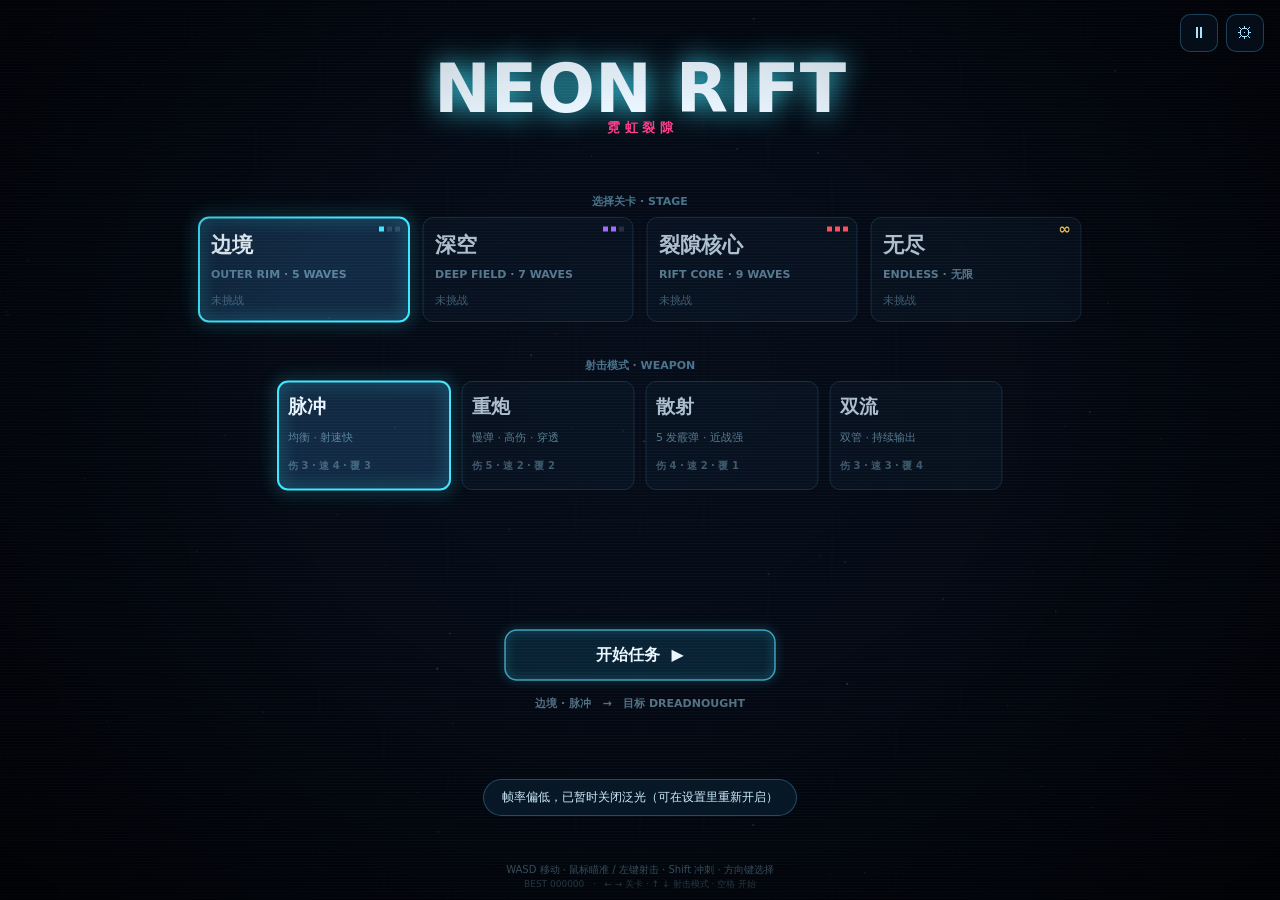
==== index.html @ 982893c2 "feat: 增加无尽模式（每 5 波 Boss）" ====
<!doctype html>
<html lang="zh-CN">
<head>
<meta charset="utf-8"/>
<meta name="viewport" content="width=device-width, initial-scale=1, maximum-scale=1, user-scalable=no, viewport-fit=cover"/>
<title>NEON RIFT · 霓虹裂隙</title>
<style>* { margin: 0; padding: 0; box-sizing: border-box; }
html, body { height: 100%; overflow: hidden; background: #03060d; }
body {
  font-family: "Bahnschrift", "Segoe UI", "Microsoft YaHei", system-ui, sans-serif;
  color: #eaf6ff;
  -webkit-user-select: none; user-select: none;
  -webkit-tap-highlight-color: transparent;
}
#game { display: block; position: fixed; inset: 0; cursor: crosshair; touch-action: none; }
#fx {
  position: fixed; inset: 0; pointer-events: none;
  background:
    radial-gradient(ellipse at 50% 45%, rgba(0,0,0,0) 42%, rgba(0,0,0,.62) 100%),
    repeating-linear-gradient(to bottom, rgba(255,255,255,.028) 0 1px, rgba(0,0,0,0) 1px 3px);
  opacity: .9;
}

#topbar {
  position: fixed; top: 14px; right: 16px; display: flex; gap: 8px; z-index: 20;
}
.iconbtn {
  width: 38px; height: 38px; border-radius: 10px; cursor: pointer;
  border: 1px solid rgba(90, 200, 255, .28);
  background: rgba(8, 22, 38, .55); color: #a9e4ff;
  font-size: 16px; line-height: 1; backdrop-filter: blur(6px);
  transition: border-color .15s, background .15s, color .15s, transform .1s;
}
.iconbtn:hover { border-color: rgba(90, 220, 255, .7); color: #eaf6ff; background: rgba(14, 40, 66, .75); }
.iconbtn:active { transform: scale(.94); }

#settings {
  position: fixed; inset: 0; z-index: 40;
  display: flex; align-items: center; justify-content: center;
  background: rgba(2, 5, 10, .66); backdrop-filter: blur(6px);
  padding: 20px;
}
#settings.hidden { display: none; }
.panel {
  width: min(560px, 100%); max-height: 84vh; overflow-y: auto;
  background: linear-gradient(160deg, rgba(10, 26, 44, .96), rgba(5, 12, 22, .97));
  border: 1px solid rgba(70, 190, 255, .25);
  border-radius: 16px; padding: 22px 24px 18px;
  box-shadow: 0 24px 80px rgba(0, 0, 0, .6), 0 0 40px rgba(40, 180, 255, .07);
}
.panel h2 {
  font-size: 20px; letter-spacing: .12em; margin-bottom: 16px;
  display: flex; align-items: baseline; gap: 10px;
}
.panel h2 span { font-size: 11px; letter-spacing: .3em; color: rgba(130, 200, 235, .5); font-weight: 500; }
.row {
  display: flex; align-items: center; justify-content: space-between; gap: 16px;
  padding: 11px 0; border-bottom: 1px solid rgba(80, 160, 210, .1);
}
.row:last-child { border-bottom: none; }
.row .label { font-size: 13px; color: rgba(205, 235, 250, .88); }
.row .label small { display: block; font-size: 11px; color: rgba(130, 190, 220, .5); margin-top: 2px; }
.row input[type=range] { width: 190px; accent-color: #3fe6ff; }
.switch {
  width: 44px; height: 24px; border-radius: 12px; border: 1px solid rgba(90, 190, 235, .3);
  background: rgba(255, 255, 255, .07); position: relative; cursor: pointer; flex: none;
  transition: background .18s, border-color .18s;
}
.switch::after {
  content: ""; position: absolute; top: 2px; left: 2px; width: 18px; height: 18px;
  border-radius: 50%; background: rgba(190, 225, 245, .7); transition: transform .18s, background .18s;
}
.switch.on { background: rgba(40, 190, 255, .28); border-color: rgba(90, 220, 255, .65); }
.switch.on::after { transform: translateX(20px); background: #7fe7ff; }
.bind {
  min-width: 84px; padding: 6px 12px; border-radius: 8px; cursor: pointer;
  border: 1px solid rgba(90, 190, 235, .3); background: rgba(255, 255, 255, .05);
  color: #cfeeff; font-family: inherit; font-size: 12px;
}
.bind:hover { border-color: rgba(90, 220, 255, .7); }
.bind.waiting { border-color: #ffd166; color: #ffd166; animation: blink 1s infinite; }
@keyframes blink { 50% { opacity: .45; } }
.panel-foot { display: flex; justify-content: space-between; gap: 12px; margin-top: 18px; }
.panel-foot button {
  padding: 9px 18px; border-radius: 9px; cursor: pointer; font-family: inherit;
  font-size: 13px; border: 1px solid rgba(90, 190, 235, .3);
  background: rgba(255, 255, 255, .05); color: #cfeeff;
}
.panel-foot button.primary { background: rgba(40, 190, 255, .2); border-color: rgba(90, 220, 255, .65); color: #eaf6ff; }
.panel-foot button:hover { border-color: rgba(90, 220, 255, .8); }
.section-title {
  font-size: 11px; letter-spacing: .24em; color: rgba(130, 200, 235, .45);
  margin: 18px 0 4px; text-transform: uppercase;
}

#rotate {
  position: fixed; inset: 0; z-index: 60; display: flex; flex-direction: column;
  align-items: center; justify-content: center; gap: 18px;
  background: rgba(2, 5, 10, .92); font-size: 15px; color: rgba(190, 230, 250, .8);
}
#rotate.hidden { display: none; }
#rotate div { font-size: 54px; color: #3fe6ff; animation: spin 2.4s ease-in-out infinite; }
@keyframes spin { 0%, 20% { transform: rotate(0deg); } 60%, 100% { transform: rotate(90deg); } }

#toast {
  position: fixed; left: 50%; bottom: 84px; transform: translateX(-50%);
  padding: 9px 18px; border-radius: 999px; z-index: 50;
  background: rgba(8, 26, 42, .9); border: 1px solid rgba(90, 200, 255, .3);
  font-size: 12px; color: #cfeeff; pointer-events: none;
  transition: opacity .3s;
}
#toast.hidden { opacity: 0; }
</style>
</head>
<body>
<canvas id="game"></canvas>
<div id="fx"></div>

<div id="topbar">
  <button id="btn-pause" class="iconbtn" title="暂停">⏸</button>
  <button id="btn-settings" class="iconbtn" title="设置">⚙</button>
</div>

<div id="settings" class="hidden">
  <div class="panel">
    <h2>设置 <span>SETTINGS</span></h2>
    <div id="settings-body"></div>
    <div class="panel-foot">
      <button id="btn-reset" class="ghost">恢复默认</button>
      <button id="btn-close" class="primary">关闭</button>
    </div>
  </div>
</div>

<div id="rotate" class="hidden">
  <div>↻</div>
  <p>横屏游玩体验更好</p>
</div>

<div id="toast" class="hidden"></div>

<script>(function () {
'use strict';
/* ---- 00-config.js ---- */
/* =========================================================
   NEON RIFT · 霓虹裂隙
   00 — config: constants, palettes, persistent settings
   ========================================================= */

var TAU = Math.PI * 2;
var SIM_HZ = 120;
var STEP = 1 / SIM_HZ;
var MAX_STEPS = 8;
var FONT = '"Bahnschrift","Segoe UI","Microsoft YaHei",system-ui,sans-serif';
var SAVE_BEST_KEY = 'neonrift.best.v2';
var SAVE_SET_KEY = 'neonrift.settings.v2';
var SAVE_LOADOUT_KEY = 'neonrift.loadout.v1';
var SAVE_STAGEBEST_KEY = 'neonrift.stagebest.v1';

/* 关卡：一波小怪 + 末位 Boss，难度逐关上升 */
var STAGES = [
  {
    name: '边境', en: 'OUTER RIM', waves: 4,
    hp: 1, speed: 1, dmg: 1, spawn: 1,
    bossHp: 1, bossVariant: 0, bossName: 'DREADNOUGHT',
    tint: '#3fe6ff',
    desc: '标准节奏 · 4 波 + 守卫'
  },
  {
    name: '深空', en: 'DEEP FIELD', waves: 6,
    hp: 1.35, speed: 1.1, dmg: 1.15, spawn: 1.2,
    bossHp: 1.35, bossVariant: 1, bossName: 'SENTINEL',
    tint: '#9d6bff',
    desc: '更硬更快 · 6 波 + 哨兵'
  },
  {
    name: '裂隙核心', en: 'RIFT CORE', waves: 8,
    hp: 1.8, speed: 1.2, dmg: 1.3, spawn: 1.4,
    bossHp: 1.6, bossVariant: 2, bossName: 'RIFT CORE',
    tint: '#ff4d5e',
    desc: '高压弹幕 · 8 波 + 核心'
  },
  {
    name: '无尽', en: 'ENDLESS', waves: 0, endless: true,
    hp: 1.4, speed: 1.12, dmg: 1.2, spawn: 1.3,
    bossHp: 1.7, bossVariant: 2, bossName: 'RIFT CORE',
    tint: '#ffd166',
    desc: '无限波次 · 每 5 波 Boss'
  }
];

/* 射击模式：单发 / 重炮 / 散射 / 双流 */
var WEAPONS = [
  {
    id: 'pulse', name: '脉冲', en: 'PULSE', desc: '均衡 · 射速快',
    interval: 0.1, dmg: 1, speed: 940, r: 3.4, life: 0.9,
    count: 1, spread: 0, pierce: 0, color: '#7fe7ff',
    stats: [3, 4, 3]
  },
  {
    id: 'cannon', name: '重炮', en: 'CANNON', desc: '慢弹 · 高伤 · 穿透',
    interval: 0.3, dmg: 3.5, speed: 640, r: 6.5, life: 1.2,
    count: 1, spread: 0, pierce: 2, color: '#ffd166',
    stats: [5, 2, 2]
  },
  {
    id: 'scatter', name: '散射', en: 'SCATTER', desc: '5 发霰弹 · 近战强',
    interval: 0.36, dmg: 0.85, speed: 790, r: 3, life: 0.55,
    count: 5, spread: 0.42, pierce: 0, color: '#c3b6ff',
    stats: [4, 2, 1]
  },
  {
    id: 'twin', name: '双流', en: 'TWIN', desc: '双管 · 持续输出',
    interval: 0.13, dmg: 0.7, speed: 980, r: 3, life: 0.85,
    count: 2, spread: 0.05, pierce: 0, color: '#3fe6ff',
    stats: [3, 3, 4]
  }
];

var PALETTES = {
  normal: {
    player: '#3fe6ff',
    drone: '#ff3d8b',
    weaver: '#ffd166',
    splitter: '#9d6bff',
    sniper: '#ff9f43',
    bomber: '#ff5d3d',
    boss: '#ff4d5e',
    heal: '#54ffa8',
    rapid: '#ffd166',
    triple: '#9d6bff',
    shield: '#7fe7ff',
    white: '#eaf6ff',
    cyan: '#3fe6ff',
    gold: '#ffd166',
    green: '#54ffa8',
    red: '#ff4d5e',
    violet: '#9d6bff',
    pink: '#ff3d8b',
    orange: '#ff9f43'
  },
  cb: {
    player: '#00e5ff',
    drone: '#ffb000',
    weaver: '#4d7cff',
    splitter: '#ffffff',
    sniper: '#ff44ff',
    bomber: '#ff3030',
    boss: '#ff3030',
    heal: '#54ffa8',
    rapid: '#ffb000',
    triple: '#4d7cff',
    shield: '#00e5ff',
    white: '#f2f7ff',
    cyan: '#00e5ff',
    gold: '#ffb000',
    green: '#54ffa8',
    red: '#ff3030',
    violet: '#4d7cff',
    pink: '#ffb000',
    orange: '#ff44ff'
  }
};

var BIND_ACTIONS = [
  { id: 'up', label: '上移', hint: '默认 W' },
  { id: 'down', label: '下移', hint: '默认 S' },
  { id: 'left', label: '左移', hint: '默认 A' },
  { id: 'right', label: '右移', hint: '默认 D' },
  { id: 'shoot', label: '射击', hint: '默认 空格 / 鼠标左键' },
  { id: 'dash', label: '冲刺', hint: '默认 Shift / 鼠标右键' },
  { id: 'pause', label: '暂停', hint: '默认 P / Esc' }
];

function defaultSettings() {
  return {
    volume: 0.8,
    shake: 1,
    flashes: true,
    colorblind: false,
    autoaim: false,
    bloom: true,
    sim120: true,
    showFps: false,
    bindings: {
      up: 'KeyW',
      down: 'KeyS',
      left: 'KeyA',
      right: 'KeyD',
      shoot: 'Space',
      dash: 'ShiftLeft',
      pause: 'KeyP'
    }
  };
}

function loadSettings() {
  var s = defaultSettings();
  try {
    var raw = localStorage.getItem(SAVE_SET_KEY);
    if (raw) {
      var o = JSON.parse(raw) || {};
      for (var k in s) {
        if (k === 'bindings') continue;
        if (k in o) s[k] = o[k];
      }
      if (o.bindings) {
        for (var b in s.bindings) {
          if (typeof o.bindings[b] === 'string' && o.bindings[b]) s.bindings[b] = o.bindings[b];
        }
      }
    }
  } catch (e) {}
  return s;
}

function saveSettings() {
  try { localStorage.setItem(SAVE_SET_KEY, JSON.stringify(settings)); } catch (e) {}
}

var settings = loadSettings();
var COL = settings.colorblind ? PALETTES.cb : PALETTES.normal;

function applyPalette() {
  COL = settings.colorblind ? PALETTES.cb : PALETTES.normal;
}

function applySimRate() {
  var fast = settings.sim120 !== false;
  SIM_HZ = fast ? 120 : 60;
  STEP = 1 / SIM_HZ;
  MAX_STEPS = fast ? 8 : 5;
}

applySimRate();

/* ---- 05-canvas.js ---- */
/* =========================================================
   05 — canvas handles & render surfaces
   ========================================================= */

var canvas = document.getElementById('game');
var ctx = canvas.getContext('2d');

var sceneCanvas = null;
var sceneCtx = null;
var bloomCanvas = null;
var bloomCtx = null;
var bgCanvas = null;
var bgCtx = null;
var stars = [];

var g = null; // current world render target

var VW = 1, VH = 1, DPR = 1;
var bloomEnabled = true;
var fpsSamples = [];
var lowFpsTime = 0;

/* ---- 10-util.js ---- */
/* =========================================================
   10 — util: math, drawing helpers, pools, key labels
   ========================================================= */

function rand(a, b) { return a + Math.random() * (b - a); }
function randi(a, b) { return Math.floor(rand(a, b + 1)); }
function clamp(v, a, b) { return v < a ? a : (v > b ? b : v); }
function lerp(a, b, t) { return a + (b - a) * t; }
function hlen(x, y) { return Math.hypot(x, y); }
function dist(ax, ay, bx, by) { return Math.hypot(ax - bx, ay - by); }
function pick(arr) { return arr[Math.floor(Math.random() * arr.length)]; }

function pad(n) { return String(Math.max(0, Math.floor(n))).padStart(6, '0'); }
function pad2(n) { return String(Math.max(0, Math.floor(n))).padStart(2, '0'); }

function poly(g, x, y, r, sides, rot) {
  g.beginPath();
  for (var i = 0; i < sides; i++) {
    var a = rot + (i / sides) * TAU;
    var px = x + Math.cos(a) * r;
    var py = y + Math.sin(a) * r;
    if (i === 0) g.moveTo(px, py); else g.lineTo(px, py);
  }
  g.closePath();
}

function glowOn(g, color, blur) { g.shadowColor = color; g.shadowBlur = blur; }
function glowOff(g) { g.shadowBlur = 0; }

var KEY_NAMES = {
  Space: '空格',
  ShiftLeft: '左 Shift',
  ShiftRight: '右 Shift',
  ControlLeft: '左 Ctrl',
  ControlRight: '右 Ctrl',
  AltLeft: '左 Alt',
  AltRight: '右 Alt',
  ArrowUp: '↑',
  ArrowDown: '↓',
  ArrowLeft: '←',
  ArrowRight: '→',
  Escape: 'Esc',
  Enter: 'Enter',
  Tab: 'Tab',
  Backspace: 'Backspace',
  CapsLock: 'CapsLock',
  Semicolon: ';',
  Quote: "'",
  Comma: ',',
  Period: '.',
  Slash: '/',
  Backslash: '\\',
  BracketLeft: '[',
  BracketRight: ']',
  Minus: '-',
  Equal: '=',
  Backquote: '`'
};

function keyLabel(code) {
  if (!code) return '—';
  if (KEY_NAMES[code]) return KEY_NAMES[code];
  if (code.indexOf('Key') === 0) return code.slice(3);
  if (code.indexOf('Digit') === 0) return code.slice(5);
  if (code.indexOf('Numpad') === 0) return 'Num ' + code.slice(6);
  return code;
}

/* simple object pool: take() returns a recycled object or a new one */
function Pool() { this.free = []; }
Pool.prototype.take = function () { return this.free.length ? this.free.pop() : {}; };
Pool.prototype.give = function (o) { if (this.free.length < 600) this.free.push(o); };

/* ---- 20-audio.js ---- */
/* =========================================================
   20 — audio: tiny WebAudio synth, no assets
   ========================================================= */

var AC = null;
var masterGain = null;
var noiseBuf = null;

function audio() {
  if (AC) {
    if (AC.state === 'suspended') { try { AC.resume(); } catch (e) {} }
    return AC;
  }
  var Ctor = window.AudioContext || window.webkitAudioContext;
  if (!Ctor) return null;
  try { AC = new Ctor(); } catch (e) { return null; }
  masterGain = AC.createGain();
  masterGain.gain.value = settings.volume;
  masterGain.connect(AC.destination);
  return AC;
}

function applyVolume() {
  if (masterGain) masterGain.gain.value = clamp(settings.volume, 0, 1);
}

function getNoise(a) {
  if (!noiseBuf) {
    noiseBuf = a.createBuffer(1, Math.floor(a.sampleRate * 0.5), a.sampleRate);
    var d = noiseBuf.getChannelData(0);
    for (var i = 0; i < d.length; i++) d[i] = Math.random() * 2 - 1;
  }
  return noiseBuf;
}

function tone(f1, f2, dur, type, vol, delay) {
  if (settings.volume <= 0.001) return;
  var a = audio(); if (!a) return;
  var t = a.currentTime + (delay || 0);
  var o = a.createOscillator();
  var gn = a.createGain();
  o.type = type || 'sine';
  o.frequency.setValueAtTime(Math.max(20, f1), t);
  o.frequency.exponentialRampToValueAtTime(Math.max(20, f2), t + dur);
  gn.gain.setValueAtTime(0.0001, t);
  gn.gain.exponentialRampToValueAtTime(Math.max(0.0002, vol), t + 0.008);
  gn.gain.exponentialRampToValueAtTime(0.0001, t + dur);
  o.connect(gn);
  gn.connect(masterGain);
  o.start(t);
  o.stop(t + dur + 0.03);
}

function noiseHit(dur, vol, freq, q, delay) {
  if (settings.volume <= 0.001) return;
  var a = audio(); if (!a) return;
  var t = a.currentTime + (delay || 0);
  var src = a.createBufferSource();
  src.buffer = getNoise(a);
  var flt = a.createBiquadFilter();
  flt.type = 'bandpass';
  flt.frequency.value = freq;
  flt.Q.value = q || 1;
  var gn = a.createGain();
  gn.gain.setValueAtTime(vol, t);
  gn.gain.exponentialRampToValueAtTime(0.0001, t + dur);
  src.connect(flt);
  flt.connect(gn);
  gn.connect(masterGain);
  src.start(t);
  src.stop(t + dur + 0.02);
}

function sfx(name, opts) {
  opts = opts || {};
  var p = opts.pitch || 1;
  switch (name) {
    case 'shoot':
      tone(880 * p, 260 * p, 0.055, 'square', 0.016);
      break;
    case 'hit':
      tone(340 * p, 190 * p, 0.045, 'triangle', 0.024);
      break;
    case 'kill':
      noiseHit(0.2, 0.06, 900 * p, 0.8);
      tone(220 * p, 80 * p, 0.16, 'triangle', 0.03);
      break;
    case 'bigkill':
      noiseHit(0.5, 0.1, 400, 0.6);
      tone(120, 40, 0.6, 'sawtooth', 0.06);
      break;
    case 'hurt':
      tone(180, 60, 0.28, 'sawtooth', 0.06);
      noiseHit(0.18, 0.05, 300, 0.7);
      break;
    case 'dash':
      noiseHit(0.16, 0.045, 1600, 1.4);
      break;
    case 'pickup':
      tone(660, 660, 0.08, 'sine', 0.045);
      tone(990, 990, 0.12, 'sine', 0.045, 0.08);
      break;
    case 'wave':
      tone(220, 220, 0.16, 'triangle', 0.045);
      tone(330, 330, 0.22, 'triangle', 0.045, 0.12);
      break;
    case 'death':
      noiseHit(0.9, 0.1, 500, 0.6);
      tone(140, 40, 0.9, 'sawtooth', 0.08);
      break;
    case 'bossSpawn':
      tone(70, 45, 1.0, 'sawtooth', 0.085);
      noiseHit(0.8, 0.07, 220, 0.6);
      break;
    case 'bossShot':
      tone(130, 80, 0.25, 'square', 0.026);
      break;
    case 'enrage':
      tone(90, 200, 0.5, 'sawtooth', 0.08);
      noiseHit(0.6, 0.08, 260, 0.7);
      break;
    case 'shield':
      tone(520, 780, 0.14, 'sine', 0.05);
      break;
    case 'shieldBreak':
      tone(700, 200, 0.3, 'square', 0.05);
      noiseHit(0.2, 0.05, 1200, 1.2);
      break;
    case 'snipe':
      tone(1400, 300, 0.12, 'sawtooth', 0.035);
      break;
    case 'charge':
      tone(300, 900, 0.5, 'sine', 0.025);
      break;
    case 'fuse':
      tone(900, 900, 0.06, 'square', 0.03);
      break;
    case 'boom':
      noiseHit(0.45, 0.11, 300, 0.7);
      tone(90, 40, 0.45, 'sawtooth', 0.07);
      break;
    default:
      break;
  }
}

/* ---- 30-input.js ---- */
﻿/* =========================================================
   30 — input: keyboard, mouse, touch joystick, rebinding
   ========================================================= */

var keys = new Set();
var pressed = new Set();
var pointer = { x: 0, y: 0, down: false, active: false, type: 'mouse' };
var stick = { active: false, id: null, ox: 0, oy: 0, x: 0, y: 0, dx: 0, dy: 0, mag: 0 };
var wasTouch = false;
var dashQueued = false;
var rebindAction = null;

var IS_TOUCH = (typeof navigator !== 'undefined' && navigator.maxTouchPoints > 0) ||
  (typeof window !== 'undefined' && 'ontouchstart' in window);

function act(name) {
  var c = settings.bindings[name];
  if (name === 'up') return keys.has(c) || keys.has('ArrowUp');
  if (name === 'down') return keys.has(c) || keys.has('ArrowDown');
  if (name === 'left') return keys.has(c) || keys.has('ArrowLeft');
  if (name === 'right') return keys.has(c) || keys.has('ArrowRight');
  if (name === 'shoot') return keys.has(c);
  if (name === 'dash') return keys.has(c) || keys.has('ShiftRight');
  if (name === 'pause') return keys.has(c) || keys.has('Escape');
  return keys.has(c);
}

function actPressed(name) {
  var c = settings.bindings[name];
  if (name === 'up') return pressed.has(c) || pressed.has('ArrowUp');
  if (name === 'down') return pressed.has(c) || pressed.has('ArrowDown');
  if (name === 'left') return pressed.has(c) || pressed.has('ArrowLeft');
  if (name === 'right') return pressed.has(c) || pressed.has('ArrowRight');
  if (name === 'shoot') return pressed.has(c);
  if (name === 'dash') return pressed.has(c) || pressed.has('ShiftRight');
  if (name === 'pause') return pressed.has(c) || pressed.has('Escape');
  return pressed.has(c);
}

function isTypingTarget(el) {
  if (!el) return false;
  var tag = (el.tagName || '').toLowerCase();
  return tag === 'input' || tag === 'textarea' || tag === 'select';
}

function clearInput() {
  keys.clear();
  pressed.clear();
  pointer.down = false;
  stick.active = false;
  stick.mag = 0;
  stick.dx = stick.dy = 0;
}

window.addEventListener('keydown', function (e) {
  if (rebindAction) {
    e.preventDefault();
    if (e.code === 'Escape') {
      rebindAction = null;
      refreshSettings();
      return;
    }
    settings.bindings[rebindAction] = e.code;
    rebindAction = null;
    saveSettings();
    refreshSettings();
    return;
  }
  if (isTypingTarget(e.target)) return;

  var gameKey = ['Space', 'ArrowUp', 'ArrowDown', 'ArrowLeft', 'ArrowRight', 'Tab', 'ShiftLeft', 'ShiftRight'].indexOf(e.code) >= 0;
  if (gameKey && e.preventDefault) e.preventDefault();

  if (!keys.has(e.code)) pressed.add(e.code);
  keys.add(e.code);
}, { passive: false });

window.addEventListener('keyup', function (e) {
  keys.delete(e.code);
});

window.addEventListener('blur', function () {
  clearInput();
});

function updatePointerFromEvent(e) {
  var r = canvas.getBoundingClientRect();
  pointer.x = e.clientX - r.left;
  pointer.y = e.clientY - r.top;
  pointer.active = true;
}

function stickFromEvent(e) {
  var r = canvas.getBoundingClientRect();
  var x = e.clientX - r.left;
  var y = e.clientY - r.top;
  var dx = x - stick.ox;
  var dy = y - stick.oy;
  var m = hlen(dx, dy);
  var max = 62;
  if (m > max) { dx = dx / m * max; dy = dy / m * max; m = max; }
  stick.x = x;
  stick.y = y;
  stick.dx = dx / max;
  stick.dy = dy / max;
  stick.mag = clamp(m / max, 0, 1);
}

canvas.addEventListener('pointerdown', function (e) {
  if (uiModal) return;
  updatePointerFromEvent(e);
  if (e.pointerType === 'touch') {
    wasTouch = true;
    if (state === 'play') {
      if (!stick.active) {
        stick.active = true;
        stick.id = e.pointerId;
        stick.ox = pointer.x;
        stick.oy = pointer.y;
        stick.x = pointer.x;
        stick.y = pointer.y;
        stick.dx = 0; stick.dy = 0; stick.mag = 0;
      } else {
        dashQueued = true;
      }
    }
  } else {
    pointer.type = 'mouse';
    pointer.down = true;
    if (e.button === 2) dashQueued = true;
  }

  if (state === 'title') {
    menuPointer(pointer.x, pointer.y);
  } else if (state === 'clear') {
    if (clearTimer > 0.8) goMenu();
  } else if (state === 'dead') {
    if (deadTimer > 0.6) goMenu();
  } else if (state === 'pause' && !uiModal) {
    state = 'play';
  }
  try { canvas.setPointerCapture(e.pointerId); } catch (err) {}
});

canvas.addEventListener('pointermove', function (e) {
  updatePointerFromEvent(e);
  if (e.pointerType !== 'touch') pointer.aimLock = false;
  if (e.pointerType === 'touch') {
    wasTouch = true;
    if (stick.active && e.pointerId === stick.id) stickFromEvent(e);
  } else {
    pointer.type = 'mouse';
  }
});

window.addEventListener('pointerup', function (e) {
  if (e.pointerType === 'touch') {
    if (stick.active && e.pointerId === stick.id) {
      stick.active = false;
      stick.id = null;
      stick.mag = 0;
      stick.dx = stick.dy = 0;
    }
  } else {
    pointer.down = false;
  }
});

window.addEventListener('pointercancel', function () {
  pointer.down = false;
  stick.active = false;
  stick.id = null;
  stick.mag = 0;
  stick.dx = stick.dy = 0;
});

canvas.addEventListener('contextmenu', function (e) {
  if (e.preventDefault) e.preventDefault();
});


/* ---- 40-state.js ---- */
/* =========================================================
   40 — state: score, player, wave director, entity factories
   ========================================================= */

var state = 'title';
var time = 0;
var score = 0;
var best = loadBest();
var bestByStage = loadStageBest();
var menuStage = 0;
var menuWeapon = 0;
var stageIndex = 0;
var stageCfg = STAGES[0];
var weaponCfg = WEAPONS[0];
var menuRects = [];
var clearTimer = 0;
var clearNewBest = false;
var wave = 0;
var combo = 0;
var comboTimer = 0;
var shakeMag = 0;
var shakeX = 0;
var shakeY = 0;
var hitstop = 0;
var hitFlash = 0;
var banner = 0;
var bannerText = '';
var deadTimer = 0;
var waveActive = false;
var waveGap = 0;
var waveStartTime = 0;
var waveSpawn = { left: 0, timer: 0, interval: 0.9, boss: false };
var boss = null;
var muted = false;

var player = {
  x: 0, y: 0, vx: 0, vy: 0, r: 14,
  hp: 100, maxHp: 100,
  aim: -Math.PI / 2,
  fireCd: 0, dashCd: 0, dashT: 0, ddx: 0, ddy: 0,
  invuln: 0, rapid: 0, triple: 0, thrust: 0,
  shield: 0, shots: 0, hitDirs: []
};

var bullets = [];
var ebullets = [];
var enemies = [];
var particles = [];
var pickups = [];
var rings = [];
var floats = [];
var spawns = [];

var bulletPool = new Pool();
var ebPool = new Pool();
var partPool = new Pool();
var floatPool = new Pool();
var ringPool = new Pool();

function loadBest() {
  try { return parseInt(localStorage.getItem(SAVE_BEST_KEY) || '0', 10) || 0; } catch (e) { return 0; }
}

function saveBest(v) {
  try { localStorage.setItem(SAVE_BEST_KEY, String(v)); } catch (e) {}
}

function loadStageBest() {
  var zeros = STAGES.map(function () { return 0; });
  try {
    var raw = localStorage.getItem(SAVE_STAGEBEST_KEY);
    if (!raw) return zeros;
    var arr = JSON.parse(raw);
    if (!arr || !arr.length) return zeros;
    return STAGES.map(function (_, i) { return Math.max(0, (arr[i] | 0)); });
  } catch (e) { return zeros; }
}

function saveStageBest() {
  try { localStorage.setItem(SAVE_STAGEBEST_KEY, JSON.stringify(bestByStage)); } catch (e) {}
}

function loadLoadout() {
  try {
    var o = JSON.parse(localStorage.getItem(SAVE_LOADOUT_KEY) || '{}');
    if (o && typeof o.stage === 'number') menuStage = clamp(o.stage | 0, 0, STAGES.length - 1);
    if (o && typeof o.weapon === 'number') menuWeapon = clamp(o.weapon | 0, 0, WEAPONS.length - 1);
  } catch (e) {}
}

function saveLoadout() {
  try { localStorage.setItem(SAVE_LOADOUT_KEY, JSON.stringify({ stage: menuStage, weapon: menuWeapon })); } catch (e) {}
}

loadLoadout();
stageCfg = STAGES[menuStage];
weaponCfg = WEAPONS[menuWeapon];

/* ---------------- effects ---------------- */

function addParticles(x, y, n, color, speed, size, life) {
  for (var i = 0; i < n; i++) {
    var a = rand(0, TAU);
    var s = rand(speed * 0.2, speed);
    var l = rand(life * 0.45, life);
    var p = partPool.take();
    p.x = x; p.y = y;
    p.vx = Math.cos(a) * s;
    p.vy = Math.sin(a) * s;
    p.r = rand(size * 0.45, size);
    p.life = l; p.max = l;
    p.color = color;
    particles.push(p);
  }
  if (particles.length > 1000) {
    for (var k = 0; k < 60; k++) partPool.give(particles.shift());
  }
}

function addRing(x, y, color, r, life, w) {
  var o = ringPool.take();
  o.x = x; o.y = y; o.color = color;
  o.r0 = r * 0.35; o.r1 = r * 1.8;
  o.t = 0; o.max = life; o.w = w || 2;
  rings.push(o);
}

function addFloat(x, y, text, color, size) {
  var f = floatPool.take();
  f.x = x; f.y = y; f.text = text; f.color = color; f.size = size;
  f.t = 0; f.max = 0.95;
  floats.push(f);
}

function addShake(amount, angle) {
  shakeMag = Math.min(34, shakeMag + amount * settings.shake);
  if (angle != null) {
    shakeX += Math.cos(angle) * amount * 0.55 * settings.shake;
    shakeY += Math.sin(angle) * amount * 0.55 * settings.shake;
  }
}

/* ---------------- flow ---------------- */

function recycleAll() {
  var i;
  for (i = 0; i < bullets.length; i++) bulletPool.give(bullets[i]);
  bullets.length = 0;
  for (i = 0; i < ebullets.length; i++) ebPool.give(ebullets[i]);
  ebullets.length = 0;
  for (i = 0; i < particles.length; i++) partPool.give(particles[i]);
  particles.length = 0;
  for (i = 0; i < floats.length; i++) floatPool.give(floats[i]);
  floats.length = 0;
  for (i = 0; i < rings.length; i++) ringPool.give(rings[i]);
  rings.length = 0;
  enemies.length = 0;
  pickups.length = 0;
  spawns.length = 0;
}

function startGame(si, wi) {
  if (typeof si === 'number') menuStage = clamp(si | 0, 0, STAGES.length - 1);
  if (typeof wi === 'number') menuWeapon = clamp(wi | 0, 0, WEAPONS.length - 1);
  stageIndex = menuStage;
  stageCfg = STAGES[stageIndex];
  weaponCfg = WEAPONS[menuWeapon];
  saveLoadout();

  recycleAll();
  score = 0; combo = 0; comboTimer = 0;
  boss = null;
  shakeMag = 0; shakeX = 0; shakeY = 0;
  hitstop = 0; hitFlash = 0;
  deadTimer = 0;
  clearTimer = 0;
  clearNewBest = false;
  banner = 0; bannerText = '';
  player.x = VW / 2;
  player.y = VH * 0.72;
  player.vx = 0; player.vy = 0;
  player.hp = player.maxHp = 100;
  player.aim = -Math.PI / 2;
  player.fireCd = 0.35;
  player.dashCd = 0; player.dashT = 0;
  player.invuln = 1.4;
  player.rapid = 0; player.triple = 0;
  player.shield = 0;
  player.shots = 0;
  player.hitDirs.length = 0;
  pointer.aimLock = true;
  state = 'play';
  waveActive = false;
  waveGap = 0;
  startWave(1);
  sfx('wave');
}

function goMenu() {
  state = 'title';
  recycleAll();
  boss = null;
  banner = 0;
  clearTimer = 0;
  deadTimer = 0;
  player.x = VW / 2;
  player.y = VH * 0.72;
  player.hp = player.maxHp;
  player.shield = 0;
  player.hitDirs.length = 0;
  clearInput();
}

function stageClear() {
  state = 'clear';
  clearTimer = 0;
  clearNewBest = score > (bestByStage[stageIndex] || 0);
  if (score > bestByStage[stageIndex]) bestByStage[stageIndex] = score;
  if (score > best) { best = score; saveBest(best); }
  saveStageBest();

  for (var i = 0; i < enemies.length; i++) {
    var e = enemies[i];
    addParticles(e.x, e.y, 10, ecolOf(e), 180, 3, 0.6);
  }
  enemies.length = 0;
  ebullets.length = 0;
  pickups.length = 0;
  addRing(player.x, player.y, COL.gold, 90, 1.1, 5);
  sfx('bigkill');
}

function startWave(n) {
  wave = n;
  waveActive = true;
  waveStartTime = time;
  var isBoss = stageCfg.endless ? (n % 5 === 0) : (n > stageCfg.waves);
  bannerText = isBoss
    ? ('BOSS · ' + stageCfg.bossName)
    : (stageCfg.endless ? ('WAVE ' + n) : ('WAVE ' + n + ' / ' + (stageCfg.waves + 1)));
  banner = 2.4;
  var count;
  if (n === 1) count = 2;
  else if (isBoss) count = 1;
  else count = Math.min(30, Math.round(Math.min(26, 2 + Math.floor(n * 1.5)) * stageCfg.spawn));
  waveSpawn.left = count;
  waveSpawn.timer = isBoss ? 1.8 : 0.9;
  waveSpawn.interval = Math.max(0.26, (0.95 - n * 0.04) / (1 + stageIndex * 0.08));
  waveSpawn.boss = isBoss;
  if (isBoss) addShake(5);
}

function die() {
  state = 'dead';
  deadTimer = 0;
  addShake(30);
  addRing(player.x, player.y, COL.cyan, 76, 0.9, 4);
  addParticles(player.x, player.y, 50, COL.cyan, 340, 4, 1.2);
  addParticles(player.x, player.y, 26, COL.white, 240, 3, 1);
  if (score > best) { best = score; saveBest(best); }
  if (score > (bestByStage[stageIndex] || 0)) {
    bestByStage[stageIndex] = score;
    saveStageBest();
  }
  sfx('death');
}

function damagePlayer(amount, sx, sy) {
  if (player.invuln > 0 || state !== 'play') return;
  if (player.shield > 0) {
    player.shield--;
    player.invuln = 0.85;
    addRing(player.x, player.y, COL.shield, 40, 0.5, 3);
    sfx('shieldBreak');
    addShake(6);
    return;
  }
  player.hp -= amount * stageCfg.dmg;
  player.invuln = 1.05;
  hitFlash = 1;
  var ang = (sx == null) ? rand(0, TAU) : Math.atan2(player.y - sy, player.x - sx);
  player.hitDirs.push({ a: ang, t: 0 });
  if (player.hitDirs.length > 6) player.hitDirs.shift();
  addShake(9, ang);
  sfx('hurt');
  addParticles(player.x, player.y, 16, COL.red, 190, 3, 0.5);
  if (player.hp <= 0) { player.hp = 0; die(); }
}

/* ---------------- spawning ---------------- */

function chooseType() {
  var r = Math.random();
  if (wave >= 4 && r < 0.10) return 'bomber';
  if (wave >= 3 && r < 0.24) return 'sniper';
  if (wave >= 4 && r < 0.36) return 'splitter';
  if (wave >= 2 && r < 0.62) return 'weaver';
  return 'drone';
}

function spawnEnemy(type) {
  var x = 0, y = 0, m = 70;
  for (var i = 0; i < 24; i++) {
    var side = randi(0, 3);
    if (side === 0) { x = rand(m, VW - m); y = -40; }
    else if (side === 1) { x = VW + 40; y = rand(m, VH - m); }
    else if (side === 2) { x = rand(m, VW - m); y = VH + 40; }
    else { x = -40; y = rand(m, VH - m); }
    if (dist(x, y, player.x, player.y) > 210) break;
  }
  if (type === 'warden') { x = VW / 2; y = -70; }
  var t = type === 'warden' ? 1.5 : 0.65;
  spawns.push({ x: x, y: y, t: t, max: t, type: type });
}

function makeEnemy(type, x, y) {
  var k = (1 + Math.max(0, wave - 1) * 0.05) * stageCfg.hp;
  var spd = stageCfg.speed;
  var e;

  if (type === 'drone') {
    e = {
      type: type, x: x, y: y, vx: 0, vy: 0, r: 13,
      hp: 2.2 * k, speed: (wave === 1 ? 58 : Math.min(200, 70 + wave * 4.5)) * spd,
      score: 10, ang: 0, fire: 0, hit: 0, phase: rand(0, TAU)
    };
  } else if (type === 'weaver') {
    e = {
      type: type, x: x, y: y, vx: 0, vy: 0, r: 15,
      hp: 3.2 * k, speed: Math.min(150, 52 + wave * 3) * spd,
      score: 16, ang: 0, fire: rand(0.8, 1.6), hit: 0, phase: rand(0, TAU)
    };
  } else if (type === 'splitter') {
    e = {
      type: type, x: x, y: y, vx: 0, vy: 0, r: 24,
      hp: 7 * k, speed: Math.min(120, 38 + wave * 2) * spd,
      score: 26, ang: 0, fire: 0, hit: 0, phase: rand(0, TAU)
    };
  } else if (type === 'sniper') {
    e = {
      type: type, x: x, y: y, vx: 0, vy: 0, r: 14,
      hp: 4 * k, speed: 62 * spd, score: 24,
      ang: 0, fire: rand(1.4, 2.4), charge: 0, aimAngle: 0, hit: 0, phase: rand(0, TAU)
    };
  } else if (type === 'bomber') {
    e = {
      type: type, x: x, y: y, vx: 0, vy: 0, r: 16,
      hp: 5.5 * k, speed: 150 * spd, score: 22,
      ang: 0, fire: 0, fuse: -1, hit: 0, phase: rand(0, TAU)
    };
  } else if (type === 'mini') {
    e = {
      type: type, x: x, y: y, vx: rand(-90, 90), vy: rand(-90, 90), r: 9,
      hp: 1.2 * stageCfg.hp, speed: 195 * Math.min(1.15, spd), score: 6,
      ang: 0, fire: 0, hit: 0, phase: 0
    };
  } else {
    var variant = stageCfg.bossVariant;
    var hp = (55 + wave * 5) * stageCfg.bossHp;
    e = {
      type: 'warden', x: x, y: y, vx: 0, vy: 0, r: 46,
      hp: hp, speed: variant === 1 ? 58 : (variant === 2 ? 50 : 46),
      score: 220 + stageIndex * 180, ang: 0,
      fire: 1.8, fire2: 2.4, spawnT: 5,
      spiralT: 0.8, spiralAngle: 0,
      variant: variant,
      hit: 0, phase: 0, enraged: false
    };
  }

  e.maxHp = e.hp;
  e.vx = e.vx || 0;
  e.vy = e.vy || 0;
  if (wave >= 3 && type !== 'mini' && type !== 'warden' && Math.random() < 0.12) applyElite(e);
  return e;
}

function applyElite(e) {
  var affix = pick(['shield', 'swift', 'split', 'volatile']);
  e.affix = affix;
  e.elite = true;
  e.hp *= 1.7;
  e.maxHp = e.hp;
  e.r *= 1.1;
  e.score = Math.round(e.score * 3);
  if (affix === 'shield') e.shield = 3;
  if (affix === 'swift') e.speed *= 1.5;
}

function enemyShoot(x, y, a, speed, r) {
  var b = ebPool.take();
  b.x = x; b.y = y;
  b.px = x; b.py = y;
  b.vx = Math.cos(a) * speed;
  b.vy = Math.sin(a) * speed;
  b.r = r || 5;
  b.life = 7;
  ebullets.push(b);
}

function dropPickup(x, y, type) {
  if (!type) {
    var r = Math.random();
    type = r < 0.44 ? 'heal' : (r < 0.7 ? 'rapid' : (r < 0.9 ? 'triple' : 'shield'));
  }
  pickups.push({
    x: x, y: y, vx: rand(-30, 30), vy: rand(-30, 30),
    r: 13, type: type, life: 17, t: rand(0, TAU)
  });
}

/* ---- 50-update.js ---- */
/* =========================================================
   50 — update: simulation
   ========================================================= */

var lastVolume = 0.8;

function toggleMute() {
  if (settings.volume > 0.001) {
    lastVolume = settings.volume;
    settings.volume = 0;
  } else {
    settings.volume = lastVolume || 0.8;
  }
  applyVolume();
  saveSettings();
  if (typeof syncSettingsUI === 'function') syncSettingsUI();
}

function update(dt) {
  time += dt;

  for (var i = 0; i < stars.length; i++) {
    var s = stars[i];
    s.y += s.z * 16 * dt;
    s.tw += dt * (0.6 + s.z);
    if (s.y > VH + 4) { s.y = -4; s.x = Math.random() * VW; }
  }

  shakeMag *= Math.exp(-7 * dt);
  shakeX *= Math.exp(-9 * dt);
  shakeY *= Math.exp(-9 * dt);
  if (shakeMag < 0.05) shakeMag = 0;
  hitFlash = Math.max(0, hitFlash - dt * 2.4);
  banner = Math.max(0, banner - dt);

  if (pressed.has('KeyM')) toggleMute();

  if (hitstop > 0) {
    hitstop -= dt;
    pressed.clear();
    return;
  }

  if (state === 'title') {
    if (actPressed('left')) menuStage = (menuStage + STAGES.length - 1) % STAGES.length;
    if (actPressed('right')) menuStage = (menuStage + 1) % STAGES.length;
    if (actPressed('up')) menuWeapon = (menuWeapon + WEAPONS.length - 1) % WEAPONS.length;
    if (actPressed('down')) menuWeapon = (menuWeapon + 1) % WEAPONS.length;
    if (actPressed('shoot') || pressed.has('Enter')) startGame(menuStage, menuWeapon);
    pressed.clear();
    return;
  }

  if (state === 'pause') {
    if (uiModal) {
      if (pressed.has('Escape')) closeSettings();
      pressed.clear();
      return;
    }
    if (actPressed('pause')) state = 'play';
    pressed.clear();
    return;
  }

  if (state === 'dead') {
    deadTimer += dt;
    updateParticles(dt);
    updateRings(dt);
    updateFloats(dt);
    updateBullets(dt);
    updateEnemyBullets(dt);
    if (deadTimer > 0.6) {
      if (pressed.has('KeyR')) startGame(stageIndex, menuWeapon);
      else if (actPressed('shoot') || pressed.has('Enter') || actPressed('pause')) goMenu();
    }
    pressed.clear();
    return;
  }

  if (state === 'clear') {
    clearTimer += dt;
    updateParticles(dt);
    updateRings(dt);
    updateFloats(dt);
    updateBullets(dt);
    updateEnemyBullets(dt);
    if (clearTimer > 0.8) {
      if (pressed.has('KeyN') && stageIndex < STAGES.length - 1) {
        startGame(stageIndex + 1, menuWeapon);
      } else if (actPressed('shoot') || pressed.has('Enter') || actPressed('pause') || pressed.has('KeyR')) {
        goMenu();
      }
    }
    pressed.clear();
    return;
  }

  if (uiModal) { pressed.clear(); return; }

  if (actPressed('pause')) {
    state = 'pause';
    pressed.clear();
    return;
  }

  updatePlayer(dt);
  updateSpawns(dt);
  updateWave(dt);
  updateEnemies(dt);
  updateBullets(dt);
  updateEnemyBullets(dt);
  updatePickups(dt);
  updateParticles(dt);
  updateRings(dt);
  updateFloats(dt);

  if (comboTimer > 0) {
    comboTimer -= dt;
    if (comboTimer <= 0) { comboTimer = 0; combo = 0; }
  }
  if (player.invuln > 0) player.invuln -= dt;
  if (player.rapid > 0) player.rapid -= dt;
  if (player.triple > 0) player.triple -= dt;
  if (player.dashCd > 0) player.dashCd -= dt;

  for (var h = player.hitDirs.length - 1; h >= 0; h--) {
    player.hitDirs[h].t += dt;
    if (player.hitDirs[h].t > 1.1) player.hitDirs.splice(h, 1);
  }

  pressed.clear();
}

function updatePlayer(dt) {
  var ax = 0, ay = 0;
  if (act('left')) ax -= 1;
  if (act('right')) ax += 1;
  if (act('up')) ay -= 1;
  if (act('down')) ay += 1;

  if (stick.active && stick.mag > 0.14) {
    ax += stick.dx;
    ay += stick.dy;
  }

  var m = hlen(ax, ay);
  if (m > 0) { ax /= m; ay /= m; }

  var autoAim = settings.autoaim || wasTouch || !pointer.active || pointer.aimLock;
  if (autoAim) {
    var bd = 1e9, ba = player.aim;
    for (var i = 0; i < enemies.length; i++) {
      var e = enemies[i];
      var dd = (e.x - player.x) * (e.x - player.x) + (e.y - player.y) * (e.y - player.y);
      if (dd < bd) { bd = dd; ba = Math.atan2(e.y - player.y, e.x - player.x); }
    }
    player.aim = ba;
  } else if (pointer.active) {
    player.aim = Math.atan2(pointer.y - player.y, pointer.x - player.x);
  }

  // dash (edge triggered)
  if ((actPressed('dash') || dashQueued) && player.dashCd <= 0 && player.dashT <= 0) {
    var ddx = ax, ddy = ay;
    if (m === 0) { ddx = Math.cos(player.aim); ddy = Math.sin(player.aim); }
    player.ddx = ddx;
    player.ddy = ddy;
    player.dashT = 0.16;
    player.dashCd = 1.25;
    player.invuln = Math.max(player.invuln, 0.36);
    addRing(player.x, player.y, COL.cyan, 26, 0.45, 3);
    sfx('dash');
  }
  dashQueued = false;

  if (player.dashT > 0) {
    player.dashT -= dt;
    player.x += player.ddx * 1150 * dt;
    player.y += player.ddy * 1150 * dt;
    addParticles(player.x, player.y, 1, COL.cyan, 60, 2.4, 0.28);
  } else {
    var SPEED = 330;
    var k = 1 - Math.exp(-12 * dt);
    player.vx += (ax * SPEED - player.vx) * k;
    player.vy += (ay * SPEED - player.vy) * k;
    player.x += player.vx * dt;
    player.y += player.vy * dt;
  }

  player.x = clamp(player.x, 22, VW - 22);
  player.y = clamp(player.y, 22, VH - 22);
  player.thrust = clamp(hlen(player.vx, player.vy) / 330, 0, 1);

  player.fireCd -= dt;
  var wantsFire = pointer.down || act('shoot') || (wasTouch && stick.active);
  if (wantsFire && player.fireCd <= 0 && player.dashT <= 0) shoot();
}

function shoot() {
  var w = weaponCfg;
  var rapid = player.rapid > 0;
  player.fireCd = w.interval * (rapid ? 0.55 : 1);
  var extra = player.triple > 0 ? 2 : 0;
  var count = w.count + extra;
  var spread = w.spread;
  if (extra > 0) spread = Math.max(spread, 0.13 * extra + (w.count > 1 ? 0.1 : 0));
  var step = count > 1 ? spread / (count - 1) : 0;

  for (var i = 0; i < count; i++) {
    var a = player.aim + (i - (count - 1) / 2) * step;
    var b = bulletPool.take();
    b.x = player.x + Math.cos(a) * 18;
    b.y = player.y + Math.sin(a) * 18;
    b.vx = Math.cos(a) * w.speed;
    b.vy = Math.sin(a) * w.speed;
    b.r = w.r;
    b.dmg = w.dmg;
    b.life = w.life;
    b.color = w.color;
    b.pierceLeft = w.pierce;
    if (!b.hitList) b.hitList = [];
    b.hitList.length = 0;
    bullets.push(b);
  }

  player.shots++;
  addParticles(player.x + Math.cos(player.aim) * 20, player.y + Math.sin(player.aim) * 20, 3, w.color, 100, 2, 0.18);
  if (w.id === 'cannon') addShake(2.2);
  sfx('shoot', { pitch: w.id === 'cannon' ? 0.55 : (w.id === 'scatter' ? 1.3 : (w.id === 'twin' ? 1.15 : 1)) });
}

function updateWave(dt) {
  if (!waveActive) {
    waveGap -= dt;
    if (waveGap <= 0) startWave(wave + 1);
    return;
  }
  if (waveSpawn.left > 0) {
    waveSpawn.timer -= dt;
    if (waveSpawn.timer <= 0) {
      waveSpawn.timer = waveSpawn.interval;
      waveSpawn.left--;
      spawnEnemy(waveSpawn.boss ? 'warden' : chooseType());
    }
  } else if (enemies.length === 0 && spawns.length === 0) {
    waveActive = false;
    waveGap = 1.7;
    if (player.hp < player.maxHp) {
      player.hp = Math.min(player.maxHp, player.hp + 10);
      addFloat(player.x, player.y - 34, '+10 HULL', COL.green, 16);
    }
  }
}

function updateSpawns(dt) {
  for (var i = spawns.length - 1; i >= 0; i--) {
    var s = spawns[i];
    s.t -= dt;
    if (s.t <= 0) {
      var e = makeEnemy(s.type, s.x, s.y);
      enemies.push(e);
      if (s.type === 'warden') {
        boss = e;
        addShake(10);
        sfx('bossSpawn');
      }
      addRing(s.x, s.y, ecolOf(e), e.r + 20, 0.4, 2);
      spawns.splice(i, 1);
    }
  }
}

function updateEnemies(dt) {
  for (var i = enemies.length - 1; i >= 0; i--) {
    var e = enemies[i];
    e.hit = Math.max(0, e.hit - dt);
    var dx = player.x - e.x;
    var dy = player.y - e.y;
    var d = Math.max(1, Math.hypot(dx, dy));

    if (e.type === 'drone' || e.type === 'mini') {
      var acc = e.type === 'mini' ? 420 : 260;
      e.vx += (dx / d) * acc * dt;
      e.vy += (dy / d) * acc * dt;
      var sp = Math.hypot(e.vx, e.vy);
      if (sp > e.speed) { e.vx = e.vx / sp * e.speed; e.vy = e.vy / sp * e.speed; }
      e.x += e.vx * dt;
      e.y += e.vy * dt;
      e.ang = Math.atan2(e.vy, e.vx);

    } else if (e.type === 'weaver') {
      var perp = Math.sin(time * 2.2 + e.phase) * 130;
      e.x += ((dx / d) * e.speed + (-dy / d) * perp) * dt;
      e.y += ((dy / d) * e.speed + (dx / d) * perp) * dt;
      e.ang += dt * 1.6;
      e.fire -= dt;
      if (e.fire <= 0 && d < 640) {
        e.fire = rand(1.5, 2.3);
        enemyShoot(e.x, e.y, Math.atan2(dy, dx), 235);
      }

    } else if (e.type === 'splitter') {
      e.x += (dx / d) * e.speed * dt;
      e.y += (dy / d) * e.speed * dt;
      e.ang += dt * 0.8;

    } else if (e.type === 'sniper') {
      var want = 330;
      var moveDir = d > want + 60 ? 1 : (d < want - 60 ? -1 : 0);
      e.x += (dx / d) * e.speed * moveDir * dt;
      e.y += (dy / d) * e.speed * moveDir * dt;
      var strafe = Math.sin(time * 1.3 + e.phase) * 46;
      e.x += (-dy / d) * strafe * dt;
      e.y += (dx / d) * strafe * dt;
      e.ang += dt * 0.9;

      if (e.charge > 0) {
        e.charge -= dt;
        if (e.charge <= 0) {
          enemyShoot(e.x, e.y, e.aimAngle, 760, 4);
          sfx('snipe');
          e.fire = rand(2.4, 3.2);
        }
      } else {
        e.fire -= dt;
        if (e.fire <= 0 && d < 720) {
          e.charge = 0.85;
          e.aimAngle = Math.atan2(dy, dx);
          sfx('charge');
        }
      }

    } else if (e.type === 'bomber') {
      if (e.fuse >= 0) {
        e.fuse -= dt;
        e.x += e.vx * dt;
        e.y += e.vy * dt;
        e.vx *= Math.exp(-2.2 * dt);
        e.vy *= Math.exp(-2.2 * dt);
        if (e.fuse <= 0) { explodeBomber(e); continue; }
      } else {
        e.vx += (dx / d) * 320 * dt;
        e.vy += (dy / d) * 320 * dt;
        var bs = Math.hypot(e.vx, e.vy);
        if (bs > e.speed) { e.vx = e.vx / bs * e.speed; e.vy = e.vy / bs * e.speed; }
        e.x += e.vx * dt;
        e.y += e.vy * dt;
        e.ang = Math.atan2(e.vy, e.vx);
        if (d < 118) {
          e.fuse = 0.75;
          e.vx *= 0.2;
          e.vy *= 0.2;
          sfx('fuse');
        }
      }

    } else if (e.type === 'warden') {
      updateWarden(e, dt, dx, dy, d);
    }

    if (player.invuln <= 0 && !(e.type === 'bomber' && e.fuse >= 0)) {
      var pr = Math.hypot(player.x - e.x, player.y - e.y);
      if (pr < player.r + e.r) {
        damagePlayer(e.type === 'warden' ? 30 : e.type === 'splitter' ? 22 : 16, e.x, e.y);
        var nx = (player.x - e.x) / (pr || 1);
        var ny = (player.y - e.y) / (pr || 1);
        player.vx += nx * 320;
        player.vy += ny * 320;
        if (e.type !== 'warden') { e.vx -= nx * 220; e.vy -= ny * 220; }
      }
    }
  }
}

function updateWarden(e, dt, dx, dy, d) {
  e.phase += dt;
  e.ang += dt * 0.5;

  if (!e.enraged && e.hp < e.maxHp * 0.5) {
    e.enraged = true;
    e.speed *= 1.3;
    e.fire = 0.7;
    e.fire2 = 0.7;
    e.spawnT = 1.2;
    addRing(e.x, e.y, COL.red, e.r + 60, 0.9, 5);
    addShake(16);
    addFloat(e.x, e.y - 70, 'ENRAGED', COL.red, 24);
    sfx('enrage');
  }

  var want = e.enraged ? 200 : 230;
  var dir = d > want ? 1 : -0.5;
  e.x += (dx / d) * e.speed * dir * dt;
  e.y += (dy / d) * e.speed * dir * dt;
  e.x = clamp(e.x, e.r, VW - e.r);
  e.y = clamp(e.y, e.r, VH - e.r);

  if (e.variant === 1) {
    // SENTINEL — twin spiral + aimed burst
    e.spiralT -= dt;
    if (e.spiralT <= 0) {
      e.spiralT = e.enraged ? 0.09 : 0.12;
      e.spiralAngle += e.enraged ? 0.44 : 0.34;
      var sp1 = e.enraged ? 250 : 215;
      enemyShoot(e.x, e.y, e.spiralAngle, sp1, 5);
      enemyShoot(e.x, e.y, e.spiralAngle + Math.PI, sp1, 5);
    }
    e.fire2 -= dt;
    if (e.fire2 <= 0) {
      e.fire2 = e.enraged ? 0.9 : 1.4;
      var b1 = Math.atan2(dy, dx);
      var n1 = e.enraged ? 7 : 5;
      for (var i1 = 0; i1 < n1; i1++) {
        enemyShoot(e.x, e.y, b1 + (i1 - (n1 - 1) / 2) * 0.12, e.enraged ? 330 : 290, 5);
      }
    }

  } else if (e.variant === 2) {
    // RIFT CORE — three-arm spiral + radial burst
    e.spiralT -= dt;
    if (e.spiralT <= 0) {
      e.spiralT = e.enraged ? 0.1 : 0.14;
      e.spiralAngle += e.enraged ? 0.36 : 0.28;
      for (var s2 = 0; s2 < 3; s2++) {
        enemyShoot(e.x, e.y, e.spiralAngle + s2 * TAU / 3, e.enraged ? 235 : 205, 5);
      }
    }
    e.fire -= dt;
    if (e.fire <= 0) {
      e.fire = e.enraged ? 2.1 : 3.0;
      var n2 = e.enraged ? 22 : 18;
      for (var k2b = 0; k2b < n2; k2b++) {
        enemyShoot(e.x, e.y, (k2b / n2) * TAU + e.ang, e.enraged ? 190 : 165, 6);
      }
      addRing(e.x, e.y, COL.red, e.r + 14, 0.5, 3);
      addShake(5);
      sfx('bossShot');
    }

  } else {
    // DREADNOUGHT — radial ring + aimed spread
    e.fire -= dt;
    if (e.fire <= 0) {
      e.fire = e.enraged ? 1.7 : 2.5;
      var n = e.enraged ? 18 : 14;
      var speed = e.enraged ? 200 : 170;
      for (var k = 0; k < n; k++) {
        enemyShoot(e.x, e.y, (k / n) * TAU + e.ang, speed, 6);
      }
      addRing(e.x, e.y, COL.red, e.r + 12, 0.45, 3);
      addShake(4);
      sfx('bossShot');
    }

    e.fire2 -= dt;
    if (e.fire2 <= 0) {
      e.fire2 = e.enraged ? 1.0 : 1.5;
      var base = Math.atan2(dy, dx);
      var spread = e.enraged ? 5 : 3;
      for (var k2 = 0; k2 < spread; k2++) {
        enemyShoot(e.x, e.y, base + (k2 - (spread - 1) / 2) * 0.15, e.enraged ? 320 : 285, 5);
      }
    }
  }

  e.spawnT -= dt;
  if (e.spawnT <= 0) {
    e.spawnT = e.enraged ? 5 : 7;
    var count = (e.variant === 2 ? 3 : 2) + (e.enraged ? 1 : 0);
    for (var k3 = 0; k3 < count; k3++) {
      var a3 = rand(0, TAU);
      enemies.push(makeEnemy('drone', e.x + Math.cos(a3) * 64, e.y + Math.sin(a3) * 64));
    }
  }
}

function explodeBomber(e) {
  addRing(e.x, e.y, COL.bomber, 74, 0.55, 4);
  addParticles(e.x, e.y, 28, COL.bomber, 300, 4, 0.6);
  addShake(13);
  sfx('boom');
  if (dist(player.x, player.y, e.x, e.y) < 96) damagePlayer(18, e.x, e.y);
  for (var k = 0; k < 10; k++) {
    enemyShoot(e.x, e.y, (k / 10) * TAU + rand(-0.1, 0.1), 195, 5);
  }
  killEnemy(e, { quiet: true, noBurst: true });
}

function killEnemy(e, opts) {
  opts = opts || {};
  var idx = enemies.indexOf(e);
  if (idx < 0) return;
  enemies.splice(idx, 1);

  var scoring = state === 'play';

  if (scoring) {
    combo++;
    comboTimer = 3;
    var mult = 1 + Math.min(4, Math.floor(combo / 4) * 0.25);
    var pts = Math.round(e.score * mult);
    score += pts;
    addFloat(e.x, e.y, '+' + pts, e.type === 'warden' ? COL.gold : COL.white, e.type === 'warden' ? 30 : 14);
  }

  addParticles(e.x, e.y, e.type === 'warden' ? 70 : e.type === 'splitter' ? 26 : 14,
    ecolOf(e), e.type === 'warden' ? 380 : 210, e.type === 'warden' ? 5 : 3, 0.8);
  addRing(e.x, e.y, ecolOf(e), e.r + 6, 0.6, 3);

  if (e.type === 'splitter' || e.affix === 'split') {
    var nSplit = e.type === 'splitter' ? 2 : 2;
    for (var k = 0; k < nSplit; k++) {
      var m = makeEnemy('mini', e.x + rand(-16, 16), e.y + rand(-16, 16));
      m.vx = rand(-160, 160);
      m.vy = rand(-160, 160);
      enemies.push(m);
    }
  }

  if (e.affix === 'volatile' && !opts.noBurst) {
    for (var v = 0; v < 8; v++) enemyShoot(e.x, e.y, (v / 8) * TAU, 180, 5);
    addRing(e.x, e.y, COL.orange, 60, 0.45, 3);
  }

  if (e.type === 'warden') {
    boss = null;
    hitstop = 0.12;
    addShake(30);
    addRing(e.x, e.y, COL.gold, e.r + 50, 1, 6);
    dropPickup(e.x - 40, e.y, 'heal');
    dropPickup(e.x, e.y + 30, null);
    dropPickup(e.x + 40, e.y, 'shield');
    sfx('bigkill');
    if (!stageCfg.endless && wave > stageCfg.waves) {
      stageClear();
      return;
    }
  } else {
    hitstop = Math.max(hitstop, e.affix ? 0.035 : 0.02);
    addShake(e.affix ? 7 : (e.type === 'splitter' ? 5 : 2.5));
    if (e.elite) dropPickup(e.x, e.y, null);
    else if (Math.random() < 0.13) dropPickup(e.x, e.y, null);
    if (!opts.quiet) sfx('kill', { pitch: 1 + Math.min(1.3, combo * 0.035) });
  }
}

function updateBullets(dt) {
  for (var i = bullets.length - 1; i >= 0; i--) {
    var b = bullets[i];
    b.x += b.vx * dt;
    b.y += b.vy * dt;
    b.life -= dt;
    if (b.life <= 0 || b.x < -30 || b.y < -30 || b.x > VW + 30 || b.y > VH + 30) {
      bulletPool.give(b);
      bullets.splice(i, 1);
      continue;
    }
    var hit = false;
    if (state !== 'play') continue;
    if (!b.hitList) b.hitList = [];
    for (var j = enemies.length - 1; j >= 0; j--) {
      var e = enemies[j];
      if (b.hitList.indexOf(e) >= 0) continue;
      if (Math.hypot(b.x - e.x, b.y - e.y) < e.r + b.r) {
        hit = true;
        b.hitList.push(e);
        if (e.shield > 0) {
          e.shield--;
          e.hit = 0.12;
          addParticles(b.x, b.y, 5, COL.shield, 150, 2, 0.3);
          sfx('shield');
        } else {
          e.hp -= b.dmg;
          e.hit = 0.12;
          addParticles(b.x, b.y, 3, b.color || COL.white, 140, 2, 0.25);
          sfx('hit');
          if (e.hp <= 0) killEnemy(e);
        }
        if (b.pierceLeft > 0) {
          b.pierceLeft--;
        } else {
          bulletPool.give(b);
          bullets.splice(i, 1);
        }
        break;
      }
    }
    if (hit) continue;
  }
}

function updateEnemyBullets(dt) {
  for (var i = ebullets.length - 1; i >= 0; i--) {
    var b = ebullets[i];
    b.px = b.x;
    b.py = b.y;
    b.x += b.vx * dt;
    b.y += b.vy * dt;
    b.life -= dt;
    if (b.life <= 0 || b.x < -60 || b.y < -60 || b.x > VW + 60 || b.y > VH + 60) {
      ebPool.give(b);
      ebullets.splice(i, 1);
      continue;
    }
    if (state === 'play' && Math.hypot(b.x - player.x, b.y - player.y) < player.r + b.r) {
      damagePlayer(10, b.x, b.y);
      addParticles(b.x, b.y, 6, COL.red, 150, 2.5, 0.35);
      ebPool.give(b);
      ebullets.splice(i, 1);
    }
  }
}

function updatePickups(dt) {
  for (var i = pickups.length - 1; i >= 0; i--) {
    var p = pickups[i];
    p.t += dt;
    p.life -= dt;
    p.x += p.vx * dt;
    p.y += p.vy * dt;
    p.vx *= Math.exp(-2 * dt);
    p.vy *= Math.exp(-2 * dt);

    var dx = player.x - p.x;
    var dy = player.y - p.y;
    var d = Math.hypot(dx, dy);
    if (d < 150) {
      var pull = (1 - d / 150) * 900;
      p.x += (dx / (d || 1)) * pull * dt;
      p.y += (dy / (d || 1)) * pull * dt;
    }
    if (d < player.r + p.r + 6) {
      collectPickup(p);
      pickups.splice(i, 1);
      continue;
    }
    if (p.life <= 0) pickups.splice(i, 1);
  }
}

function collectPickup(p) {
  if (p.type === 'heal') {
    player.hp = Math.min(player.maxHp, player.hp + 28);
    addFloat(player.x, player.y - 26, 'HULL +28', COL.green, 16);
    sfx('pickup');
  } else if (p.type === 'rapid') {
    player.rapid = 9;
    addFloat(player.x, player.y - 26, 'RAPID FIRE', COL.gold, 16);
    sfx('pickup');
  } else if (p.type === 'triple') {
    player.triple = 9;
    addFloat(player.x, player.y - 26, 'TRIPLE SHOT', COL.violet, 16);
    sfx('pickup');
  } else {
    player.shield = Math.min(2, player.shield + 1);
    addFloat(player.x, player.y - 26, 'SHIELD +1', COL.shield, 16);
    sfx('shield');
  }
  addRing(p.x, p.y, COL.green, 26, 0.4, 3);
}

function updateParticles(dt) {
  for (var i = particles.length - 1; i >= 0; i--) {
    var p = particles[i];
    p.life -= dt;
    if (p.life <= 0) {
      partPool.give(p);
      particles.splice(i, 1);
      continue;
    }
    p.x += p.vx * dt;
    p.y += p.vy * dt;
    p.vx *= Math.exp(-3 * dt);
    p.vy *= Math.exp(-3 * dt);
  }
}

function updateRings(dt) {
  for (var i = rings.length - 1; i >= 0; i--) {
    var r = rings[i];
    r.t += dt;
    if (r.t >= r.max) {
      ringPool.give(r);
      rings.splice(i, 1);
    }
  }
}

function updateFloats(dt) {
  for (var i = floats.length - 1; i >= 0; i--) {
    var f = floats[i];
    f.t += dt;
    if (f.t >= f.max) {
      floatPool.give(f);
      floats.splice(i, 1);
    }
  }
}

/* ---- 60-render.js ---- */
/* =========================================================
   60 — render: world, bloom composite, HUD
   ========================================================= */

function ecolOf(e) {
  if (e.type === 'warden') return bossCol(e);
  if (e.affix === 'volatile') return COL.orange;
  if (e.affix === 'shield') return COL.shield;
  if (e.affix === 'swift') return COL.gold;
  if (e.affix === 'split') return COL.violet;
  return COL[e.type] || COL.pink;
}

function bossCol(e) {
  if (e.variant === 1) return COL.violet;
  if (e.variant === 2) return COL.orange;
  return COL.red;
}

function affixColor(a) {
  if (a === 'shield') return COL.shield;
  if (a === 'swift') return COL.gold;
  if (a === 'split') return COL.violet;
  if (a === 'volatile') return COL.orange;
  return COL.gold;
}

function render() {
  var useBloom = settings.bloom && bloomEnabled && sceneCtx && bloomCtx;
  var t = useBloom ? sceneCtx : ctx;

  t.setTransform(1, 0, 0, 1, 0, 0);
  t.clearRect(0, 0, canvas.width, canvas.height);
  if (bgCanvas) t.drawImage(bgCanvas, 0, 0);
  else { t.fillStyle = '#04070e'; t.fillRect(0, 0, canvas.width, canvas.height); }
  t.setTransform(DPR, 0, 0, DPR, 0, 0);

  g = t;

  drawStars();
  drawGrid();

  var sx = shakeX + (Math.random() * 2 - 1) * shakeMag * 0.55;
  var sy = shakeY + (Math.random() * 2 - 1) * shakeMag * 0.55;

  g.save();
  g.translate(sx, sy);
  drawRings();
  drawPickups();
  drawSpawns();
  drawEnemies();
  drawBullets();
  if (state === 'play' || state === 'pause' || (state === 'dead' && deadTimer < 0.35)) drawPlayer();
  drawParticles();
  drawFloats();
  g.restore();

  if (useBloom) compositeBloom();

  g = ctx;
  ctx.setTransform(DPR, 0, 0, DPR, 0, 0);
  drawVignette();
  drawHUD();
  drawStick();
  drawTutorial();
  if (state === 'title') drawTitle();
  if (state === 'pause') drawPause();
  if (state === 'dead' && deadTimer > 0.45) drawDead();
  if (state === 'clear' && clearTimer > 0.35) drawClear();
}

function compositeBloom() {
  ctx.setTransform(1, 0, 0, 1, 0, 0);
  ctx.globalCompositeOperation = 'source-over';
  ctx.globalAlpha = 1;
  ctx.drawImage(sceneCanvas, 0, 0);

  bloomCtx.setTransform(1, 0, 0, 1, 0, 0);
  bloomCtx.clearRect(0, 0, bloomCanvas.width, bloomCanvas.height);
  bloomCtx.filter = 'blur(2.5px)';
  bloomCtx.drawImage(sceneCanvas, 0, 0, bloomCanvas.width, bloomCanvas.height);
  bloomCtx.filter = 'none';

  ctx.globalCompositeOperation = 'lighter';
  ctx.globalAlpha = 0.52;
  ctx.drawImage(bloomCanvas, 0, 0, canvas.width, canvas.height);
  ctx.globalAlpha = 1;
  ctx.globalCompositeOperation = 'source-over';
}

/* ---------------- background ---------------- */

function drawStars() {
  g.save();
  for (var i = 0; i < stars.length; i++) {
    var s = stars[i];
    var a = 0.22 + 0.4 * (0.5 + 0.5 * Math.sin(s.tw)) * s.z;
    g.fillStyle = 'rgba(190,230,255,' + a.toFixed(3) + ')';
    g.fillRect(s.x, s.y, s.z * 1.8, s.z * 1.8);
  }
  g.restore();
}

function drawGrid() {
  var step = 64;
  var off = (time * 7) % step;
  g.save();
  g.strokeStyle = 'rgba(80,190,255,0.055)';
  g.lineWidth = 1;
  g.beginPath();
  for (var x = -step; x < VW + step; x += step) { g.moveTo(x, 0); g.lineTo(x, VH); }
  for (var y = -step + off; y < VH + step; y += step) { g.moveTo(0, y); g.lineTo(VW, y); }
  g.stroke();
  g.restore();
}

/* ---------------- effects ---------------- */

function drawRings() {
  g.save();
  g.globalCompositeOperation = 'lighter';
  for (var i = 0; i < rings.length; i++) {
    var r = rings[i];
    var t = clamp(r.t / r.max, 0, 1);
    var rad = r.r0 + (r.r1 - r.r0) * t;
    g.globalAlpha = (1 - t) * 0.8;
    g.strokeStyle = r.color;
    g.lineWidth = r.w * (1 - t * 0.7);
    g.beginPath();
    g.arc(r.x, r.y, rad, 0, TAU);
    g.stroke();
  }
  g.restore();
}

function drawParticles() {
  g.save();
  g.globalCompositeOperation = 'lighter';
  for (var i = 0; i < particles.length; i++) {
    var p = particles[i];
    var a = clamp(p.life / p.max, 0, 1);
    g.globalAlpha = a * 0.9;
    g.fillStyle = p.color;
    g.beginPath();
    g.arc(p.x, p.y, p.r * (0.4 + a * 0.8), 0, TAU);
    g.fill();
  }
  g.restore();
}

function drawFloats() {
  g.save();
  g.textAlign = 'center';
  g.textBaseline = 'middle';
  for (var i = 0; i < floats.length; i++) {
    var f = floats[i];
    var t = f.t / f.max;
    g.globalAlpha = 1 - t;
    g.fillStyle = f.color;
    g.font = '700 ' + f.size + 'px ' + FONT;
    g.fillText(f.text, f.x, f.y - t * 36);
  }
  g.restore();
}

function drawSpawns() {
  g.save();
  g.globalCompositeOperation = 'lighter';
  for (var i = 0; i < spawns.length; i++) {
    var s = spawns[i];
    var p = 1 - s.t / s.max;
    var sz = 18 + Math.sin(time * 12) * 3;
    g.globalAlpha = 0.35 + p * 0.5;
    g.strokeStyle = s.type === 'warden' ? COL.red : COL.pink;
    g.lineWidth = 2;
    g.beginPath(); g.arc(s.x, s.y, sz, 0, TAU); g.stroke();
    g.beginPath(); g.arc(s.x, s.y, sz * 1.6, 0, TAU); g.stroke();
    g.globalAlpha = 0.12 + p * 0.28;
    g.beginPath(); g.arc(s.x, s.y, sz * 2.4, 0, TAU); g.stroke();
  }
  g.restore();
}

/* ---------------- pickups ---------------- */

function pickupColor(type) {
  if (type === 'heal') return COL.heal;
  if (type === 'rapid') return COL.rapid;
  if (type === 'triple') return COL.triple;
  return COL.shield;
}

function drawPickups() {
  for (var i = 0; i < pickups.length; i++) {
    var p = pickups[i];
    var col = pickupColor(p.type);
    var s = 10 + Math.sin(p.t * 4) * 1.5;
    var alpha = p.life < 3 ? (0.35 + 0.65 * Math.abs(Math.sin(p.t * 8))) : 1;
    g.save();
    g.globalAlpha = alpha;
    g.translate(p.x, p.y);
    g.rotate(p.t * 1.2);
    g.strokeStyle = col;
    g.lineWidth = 2;
    glowOn(g, col, 12);
    poly(g, 0, 0, s + 4, 4, 0);
    g.stroke();
    glowOff(g);
    g.fillStyle = 'rgba(255,255,255,0.08)';
    poly(g, 0, 0, s + 4, 4, 0);
    g.fill();
    g.rotate(-p.t * 1.2);

    g.fillStyle = col;
    if (p.type === 'heal') {
      g.fillRect(-5, -1.6, 10, 3.2);
      g.fillRect(-1.6, -5, 3.2, 10);
    } else if (p.type === 'rapid') {
      g.beginPath();
      g.moveTo(2, -7); g.lineTo(-4, 1); g.lineTo(0, 1); g.lineTo(-2, 7); g.lineTo(5, -1); g.lineTo(1, -1);
      g.closePath();
      g.fill();
    } else if (p.type === 'triple') {
      g.beginPath(); g.arc(-4.5, 2, 2, 0, TAU); g.fill();
      g.beginPath(); g.arc(0, -4, 2, 0, TAU); g.fill();
      g.beginPath(); g.arc(4.5, 2, 2, 0, TAU); g.fill();
    } else {
      poly(g, 0, 0, 6, 6, Math.PI / 6);
      g.strokeStyle = col;
      g.lineWidth = 2;
      g.stroke();
      g.beginPath(); g.arc(0, 0, 2, 0, TAU); g.fill();
    }
    g.restore();
  }
}

/* ---------------- enemies ---------------- */

function drawEnemies() {
  for (var i = 0; i < enemies.length; i++) drawEnemy(enemies[i]);
}

function drawEnemy(e) {
  var col = e.hit > 0 ? COL.white : ecolOf(e);
  g.save();
  g.translate(e.x, e.y);
  g.lineWidth = 2;

  if (e.type === 'drone' || e.type === 'mini') {
    g.rotate(e.ang);
    g.fillStyle = 'rgba(255,61,139,0.10)';
    poly(g, 0, 0, e.r, 3, 0); g.fill();
    g.strokeStyle = col;
    glowOn(g, col, 10);
    poly(g, 0, 0, e.r, 3, 0); g.stroke();
    glowOff(g);
    g.fillStyle = col;
    g.beginPath(); g.arc(e.r * 0.25, 0, e.r * 0.16, 0, TAU); g.fill();

  } else if (e.type === 'weaver') {
    g.rotate(e.ang);
    g.fillStyle = 'rgba(255,209,102,0.09)';
    poly(g, 0, 0, e.r, 6, 0); g.fill();
    g.strokeStyle = col;
    glowOn(g, col, 10);
    poly(g, 0, 0, e.r, 6, 0); g.stroke();
    poly(g, 0, 0, e.r * 0.5, 6, Math.PI / 6); g.stroke();
    glowOff(g);

  } else if (e.type === 'splitter') {
    g.rotate(e.ang);
    g.fillStyle = 'rgba(157,107,255,0.11)';
    poly(g, 0, 0, e.r, 8, 0); g.fill();
    g.strokeStyle = col;
    glowOn(g, col, 12);
    poly(g, 0, 0, e.r, 8, 0); g.stroke();
    poly(g, 0, 0, e.r * 0.55, 8, Math.PI / 8); g.stroke();
    glowOff(g);

  } else if (e.type === 'sniper') {
    g.rotate(e.ang);
    g.fillStyle = 'rgba(255,159,67,0.10)';
    poly(g, 0, 0, e.r, 4, 0); g.fill();
    g.strokeStyle = col;
    glowOn(g, col, 12);
    poly(g, 0, 0, e.r, 4, 0); g.stroke();
    glowOff(g);
    g.strokeStyle = col;
    g.beginPath();
    g.arc(0, 0, e.r * 0.42, 0, TAU);
    g.stroke();

  } else if (e.type === 'bomber') {
    var pulse = e.fuse >= 0 ? (0.5 + 0.5 * Math.sin(time * 30)) : 0.4;
    g.fillStyle = 'rgba(255,93,61,' + (0.1 + pulse * 0.18) + ')';
    g.beginPath(); g.arc(0, 0, e.r, 0, TAU); g.fill();
    g.strokeStyle = e.fuse >= 0 ? COL.white : col;
    g.lineWidth = 2;
    glowOn(g, col, 12);
    g.beginPath(); g.arc(0, 0, e.r, 0, TAU); g.stroke();
    for (var k = 0; k < 4; k++) {
      var a = e.ang + k * Math.PI / 2;
      g.beginPath();
      g.moveTo(Math.cos(a) * e.r * 0.6, Math.sin(a) * e.r * 0.6);
      g.lineTo(Math.cos(a) * (e.r + 6), Math.sin(a) * (e.r + 6));
      g.stroke();
    }
    glowOff(g);
    if (e.fuse >= 0) {
      g.strokeStyle = 'rgba(255,255,255,' + (0.35 + pulse * 0.5) + ')';
      g.lineWidth = 2;
      g.beginPath(); g.arc(0, 0, e.r + 10 + (1 - e.fuse / 0.75) * 22, 0, TAU); g.stroke();
    }

  } else if (e.type === 'warden') {
    var wc = e.hit > 0 ? COL.white : (e.enraged ? '#ff8fa0' : bossCol(e));
    g.fillStyle = e.enraged ? 'rgba(255,77,94,0.18)' : 'rgba(255,77,94,0.1)';
    poly(g, 0, 0, e.r, 6, e.ang); g.fill();
    g.strokeStyle = wc;
    g.lineWidth = 3;
    glowOn(g, wc, 18);
    poly(g, 0, 0, e.r, 6, e.ang); g.stroke();
    poly(g, 0, 0, e.r * 0.72, 6, -e.ang * 1.4); g.stroke();
    glowOff(g);
    var core = 0.6 + 0.4 * Math.sin(time * (e.enraged ? 9 : 5));
    g.fillStyle = 'rgba(255,77,94,' + (0.4 + core * 0.4) + ')';
    g.beginPath(); g.arc(0, 0, e.r * 0.3 * core + 6, 0, TAU); g.fill();
    g.fillStyle = COL.white;
    g.beginPath(); g.arc(0, 0, 4, 0, TAU); g.fill();
  }

  g.restore();

  // sniper laser telegraph (drawn in world space)
  if (e.type === 'sniper' && e.charge > 0) {
    var p2 = 1 - e.charge / 0.85;
    g.save();
    g.globalCompositeOperation = 'lighter';
    g.strokeStyle = 'rgba(255,159,67,' + (0.1 + p2 * 0.5) + ')';
    g.lineWidth = 1 + p2 * 2;
    g.setLineDash([10, 9]);
    g.lineDashOffset = -time * 60;
    g.beginPath();
    g.moveTo(e.x, e.y);
    g.lineTo(e.x + Math.cos(e.aimAngle) * 900, e.y + Math.sin(e.aimAngle) * 900);
    g.stroke();
    g.setLineDash([]);
    g.restore();
  }

  if (e.elite) drawEliteMarks(e);
}

function drawEliteMarks(e) {
  g.save();
  g.translate(e.x, e.y);
  g.globalAlpha = 0.9;
  g.strokeStyle = COL.gold;
  g.lineWidth = 1.4;
  g.setLineDash([4, 6]);
  g.beginPath();
  g.arc(0, 0, e.r + 9, time * 1.6, time * 1.6 + TAU);
  g.stroke();
  g.setLineDash([]);

  g.fillStyle = affixColor(e.affix);
  g.beginPath();
  g.arc(0, -e.r - 12, 2.6, 0, TAU);
  g.fill();

  if (e.shield > 0) {
    g.strokeStyle = COL.shield;
    g.lineWidth = 2;
    for (var i = 0; i < e.shield; i++) {
      g.beginPath();
      g.arc(0, 0, e.r + 16 + i * 3, time * 2 + i * (TAU / 3), time * 2 + i * (TAU / 3) + 0.8);
      g.stroke();
    }
  }
  g.restore();
}

/* ---------------- bullets ---------------- */

function drawBullets() {
  g.save();
  g.globalCompositeOperation = 'lighter';
  g.lineCap = 'round';
  for (var i = 0; i < bullets.length; i++) {
    var b = bullets[i];
    var tx = b.x - b.vx * 0.02;
    var ty = b.y - b.vy * 0.02;
    g.strokeStyle = b.color || 'rgba(63,230,255,0.85)';
    g.lineWidth = b.r > 5 ? 5 : 3;
    g.beginPath(); g.moveTo(tx, ty); g.lineTo(b.x, b.y); g.stroke();
    g.fillStyle = COL.white;
    g.beginPath(); g.arc(b.x, b.y, Math.max(2.2, b.r * 0.55), 0, TAU); g.fill();
  }
  for (var j = 0; j < ebullets.length; j++) {
    var eb = ebullets[j];
    g.strokeStyle = 'rgba(255,80,110,0.35)';
    g.lineWidth = eb.r * 1.6;
    g.beginPath(); g.moveTo(eb.px, eb.py); g.lineTo(eb.x, eb.y); g.stroke();

    g.fillStyle = 'rgba(20,0,8,0.85)';
    g.beginPath(); g.arc(eb.x, eb.y, eb.r + 1.6, 0, TAU); g.fill();

    g.fillStyle = 'rgba(255,110,140,0.95)';
    g.beginPath(); g.arc(eb.x, eb.y, eb.r, 0, TAU); g.fill();

    g.fillStyle = 'rgba(255,235,245,0.95)';
    g.beginPath(); g.arc(eb.x, eb.y, eb.r * 0.45, 0, TAU); g.fill();
  }
  g.restore();
}

/* ---------------- player ---------------- */

function drawPlayer() {
  var p = player;
  g.save();
  var blink = p.invuln > 0 && Math.floor(time * 18) % 2 === 0;
  g.globalAlpha = blink ? 0.4 : 1;

  // under-glow
  g.save();
  g.globalCompositeOperation = 'lighter';
  var pg = g.createRadialGradient(p.x, p.y, 0, p.x, p.y, 50);
  pg.addColorStop(0, 'rgba(63,230,255,0.15)');
  pg.addColorStop(1, 'rgba(63,230,255,0)');
  g.fillStyle = pg;
  g.beginPath(); g.arc(p.x, p.y, 50, 0, TAU); g.fill();
  g.restore();

  // engine trail
  if (p.thrust > 0.12) {
    var back = p.aim + Math.PI;
    g.save();
    g.globalCompositeOperation = 'lighter';
    for (var i = 0; i < 3; i++) {
      var o = rand(-6, 6);
      g.fillStyle = 'rgba(63,230,255,' + (0.1 + p.thrust * 0.18) + ')';
      g.beginPath();
      g.arc(p.x + Math.cos(back) * 16 + Math.cos(back + Math.PI / 2) * o,
        p.y + Math.sin(back) * 16 + Math.sin(back + Math.PI / 2) * o,
        5 + Math.random() * 4, 0, TAU);
      g.fill();
    }
    g.restore();
  }

  g.translate(p.x, p.y);
  g.rotate(p.aim);

  g.beginPath();
  g.moveTo(20, 0);
  g.lineTo(-12, -11);
  g.lineTo(-6, 0);
  g.lineTo(-12, 11);
  g.closePath();
  g.fillStyle = 'rgba(30,200,255,0.18)';
  g.fill();
  g.strokeStyle = p.invuln > 0 ? COL.white : COL.cyan;
  g.lineWidth = 2;
  glowOn(g, COL.cyan, 18);
  g.stroke();
  glowOff(g);

  g.fillStyle = COL.white;
  g.beginPath(); g.arc(2, 0, 3, 0, TAU); g.fill();
  g.restore();

  // shield bubble
  if (p.shield > 0) {
    g.save();
    g.strokeStyle = COL.shield;
    g.globalAlpha = 0.55 + 0.2 * Math.sin(time * 5);
    g.lineWidth = 1.5;
    g.beginPath(); g.arc(p.x, p.y, p.r + 20, 0, TAU); g.stroke();
    g.globalAlpha = 0.12;
    g.fillStyle = COL.shield;
    g.beginPath(); g.arc(p.x, p.y, p.r + 20, 0, TAU); g.fill();
    g.restore();
  }

  // dash indicator
  g.save();
  var rr = p.r + 14;
  if (p.dashCd > 0) {
    var frac = 1 - clamp(p.dashCd / 1.25, 0, 1);
    g.strokeStyle = 'rgba(120,200,235,0.3)';
    g.lineWidth = 2;
    g.beginPath();
    g.arc(p.x, p.y, rr, -Math.PI / 2, -Math.PI / 2 + TAU * frac);
    g.stroke();
  } else {
    g.fillStyle = 'rgba(63,230,255,0.5)';
    for (var q = 0; q < 4; q++) {
      var aq = -Math.PI / 2 + q * Math.PI / 2;
      g.beginPath();
      g.arc(p.x + Math.cos(aq) * rr, p.y + Math.sin(aq) * rr, 1.8, 0, TAU);
      g.fill();
    }
  }
  g.restore();

  // damage direction arcs
  for (var h = 0; h < p.hitDirs.length; h++) {
    var hd = p.hitDirs[h];
    var a = clamp(1 - hd.t / 1.1, 0, 1);
    g.save();
    g.strokeStyle = 'rgba(255,70,90,' + (a * 0.8) + ')';
    g.lineWidth = 3;
    g.beginPath();
    g.arc(p.x, p.y, p.r + 26 + hd.t * 10, hd.a - 0.32, hd.a + 0.32);
    g.stroke();
    g.restore();
  }
}

/* ---------------- HUD ---------------- */

function drawBossBar() {
  if (!boss) return;
  var w = Math.min(520, VW * 0.6);
  var h = 8;
  var x = (VW - w) / 2;
  var y = 26;
  g.save();
  g.fillStyle = 'rgba(255,255,255,0.08)';
  g.fillRect(x, y, w, h);
  var ratio = clamp(boss.hp / boss.maxHp, 0, 1);
  var grad = g.createLinearGradient(x, 0, x + w, 0);
  grad.addColorStop(0, bossCol(boss));
  grad.addColorStop(1, COL.orange);
  g.fillStyle = grad;
  g.fillRect(x, y, w * ratio, h);
  g.strokeStyle = 'rgba(255,255,255,0.18)';
  g.lineWidth = 1;
  g.strokeRect(x, y, w, h);
  g.fillStyle = boss.enraged ? COL.orange : 'rgba(255,140,160,0.9)';
  g.font = '700 10px ' + FONT;
  g.textAlign = 'center';
  g.fillText(stageCfg.bossName + (boss.enraged ? ' · ENRAGED' : ''), VW / 2, y - 8);
  g.restore();
}

function drawBanner() {
  if (banner <= 0 || !bannerText) return;
  var a = clamp(banner / 1.0, 0, 1) * clamp((2.4 - banner) / 0.3, 0, 1);
  g.save();
  g.globalAlpha = a;
  g.textAlign = 'center';
  g.textBaseline = 'middle';
  g.font = '800 44px ' + FONT;
  glowOn(g, COL.cyan, 26);
  g.fillStyle = COL.white;
  g.fillText(bannerText, VW / 2, VH * 0.28);
  glowOff(g);
  g.font = '600 12px ' + FONT;
  g.fillStyle = 'rgba(160,220,255,0.7)';
  g.fillText('INCOMING', VW / 2, VH * 0.28 + 40);
  g.restore();
}

function drawReticle() {
  if (!pointer.active || pointer.type === 'touch' || state !== 'play' || uiModal || pointer.aimLock) return;
  if (wasTouch && stick.active) return;
  g.save();
  g.translate(pointer.x, pointer.y);
  var r = 13 + Math.sin(time * 8) * 1.5;
  g.strokeStyle = 'rgba(63,230,255,0.65)';
  g.lineWidth = 1.5;
  g.beginPath(); g.arc(0, 0, r, 0, TAU); g.stroke();
  g.beginPath();
  g.moveTo(-r - 4, 0); g.lineTo(-r + 3, 0);
  g.moveTo(r - 3, 0); g.lineTo(r + 4, 0);
  g.moveTo(0, -r - 4); g.lineTo(0, -r + 3);
  g.moveTo(0, r - 3); g.lineTo(0, r + 4);
  g.stroke();
  g.restore();
}

function drawStick() {
  if (!stick.active || state !== 'play') return;
  g.save();
  g.globalAlpha = 0.4;
  g.strokeStyle = COL.cyan;
  g.lineWidth = 1.5;
  g.beginPath(); g.arc(stick.ox, stick.oy, 62, 0, TAU); g.stroke();
  g.globalAlpha = 0.55;
  g.fillStyle = 'rgba(63,230,255,0.18)';
  g.beginPath();
  g.arc(stick.ox + stick.dx * 62, stick.oy + stick.dy * 62, 24, 0, TAU);
  g.fill();
  g.strokeStyle = 'rgba(63,230,255,0.7)';
  g.stroke();
  g.restore();
}

function drawHUD() {
  if (state === 'title') return;

  g.save();
  g.textBaseline = 'top';
  g.textAlign = 'left';

  g.fillStyle = 'rgba(140,200,230,0.55)';
  g.font = '600 11px ' + FONT;
  g.fillText('SCORE', 26, 22);

  g.fillStyle = COL.white;
  g.font = '700 34px ' + FONT;
  glowOn(g, COL.cyan, 12);
  g.fillText(pad(score), 24, 36);
  glowOff(g);

  g.fillStyle = 'rgba(140,200,230,0.55)';
  g.font = '600 11px ' + FONT;
  g.fillText('WAVE', 26, 88);
  g.fillStyle = COL.cyan;
  g.font = '700 18px ' + FONT;
  g.fillText(stageCfg.endless
    ? (stageCfg.name + ' ' + pad2(wave))
    : (stageCfg.name + ' ' + pad2(wave) + '/' + pad2(stageCfg.waves + 1)), 24, 102);

  g.fillStyle = 'rgba(140,200,230,0.45)';
  g.font = '600 10px ' + FONT;
  g.fillText(weaponCfg.name + ' · ' + weaponCfg.en, 26, 126);

  if (combo >= 4) {
    var mult = 1 + Math.min(4, Math.floor(combo / 4) * 0.25);
    g.globalAlpha = clamp(comboTimer / 3 + 0.25, 0, 1);
    g.fillStyle = COL.gold;
    g.font = '700 22px ' + FONT;
    g.fillText('x' + mult.toFixed(2), 26, 148);
    g.globalAlpha = 1;
  }

  g.textAlign = 'right';
  g.fillStyle = 'rgba(140,200,230,0.55)';
  g.font = '600 11px ' + FONT;
  g.fillText('BEST', VW - 26, 68);
  g.fillStyle = 'rgba(234,246,255,0.78)';
  g.font = '700 22px ' + FONT;
  g.fillText(pad(best), VW - 24, 82);

  // hull
  var hx = 26, hy = VH - 42, hw = 220, hh = 10;
  g.textAlign = 'left';
  g.fillStyle = 'rgba(140,200,230,0.55)';
  g.font = '600 11px ' + FONT;
  g.fillText('HULL ' + Math.ceil(player.hp) + '%', hx, hy - 17);
  g.fillStyle = 'rgba(255,255,255,0.08)';
  g.fillRect(hx, hy, hw, hh);

  var ratio = clamp(player.hp / player.maxHp, 0, 1);
  var grad = g.createLinearGradient(hx, 0, hx + hw, 0);
  grad.addColorStop(0, ratio > 0.35 ? COL.cyan : COL.red);
  grad.addColorStop(1, ratio > 0.35 ? COL.green : COL.orange);
  g.fillStyle = grad;
  g.fillRect(hx, hy, hw * ratio, hh);

  g.strokeStyle = 'rgba(255,255,255,0.14)';
  g.lineWidth = 1;
  g.strokeRect(hx, hy, hw, hh);

  // dash pips
  g.fillStyle = 'rgba(140,200,230,0.55)';
  g.fillText('DASH', hx, hy - 40);
  var pips = 10;
  var filled = player.dashCd <= 0 ? pips : Math.floor((1 - clamp(player.dashCd / 1.25, 0, 1)) * pips);
  for (var i = 0; i < pips; i++) {
    g.fillStyle = i < filled ? COL.cyan : 'rgba(255,255,255,0.12)';
    g.fillRect(hx + i * 15, hy - 25, 11, 4);
  }

  // shield pips
  for (var s = 0; s < player.shield; s++) {
    g.fillStyle = COL.shield;
    g.beginPath();
    g.arc(hx + hw + 12 + s * 14, hy - 31, 4, 0, TAU);
    g.fill();
  }

  // buffs
  g.textAlign = 'right';
  var by = VH - 42;
  if (player.rapid > 0) {
    g.fillStyle = COL.gold;
    g.font = '700 12px ' + FONT;
    g.fillText('RAPID ' + player.rapid.toFixed(1) + 's', VW - 26, by - 20);
  }
  if (player.triple > 0) {
    g.fillStyle = COL.violet;
    g.font = '700 12px ' + FONT;
    g.fillText('TRIPLE ' + player.triple.toFixed(1) + 's', VW - 26, by);
  }

  if (settings.autoaim || wasTouch) {
    g.fillStyle = 'rgba(120,220,255,0.5)';
    g.font = '600 10px ' + FONT;
    g.fillText('AUTO AIM', VW - 26, by - 40);
  }
  if (settings.volume <= 0.001) {
    g.fillStyle = 'rgba(200,220,235,0.45)';
    g.font = '600 10px ' + FONT;
    g.fillText('MUTED (M)', VW - 26, by - 56);
  }
  if (settings.showFps) {
    g.fillStyle = 'rgba(150,220,250,0.55)';
    g.font = '600 11px ' + FONT;
    g.textAlign = 'right';
    g.fillText(fpsDisplay + ' FPS · ' + SIM_HZ + 'Hz', VW - 26, VH - 24);
  }

  g.restore();

  drawBossBar();
  drawBanner();
  drawReticle();
}

function drawVignette() {
  if (hitFlash > 0 && settings.flashes) {
    g.save();
    g.globalAlpha = hitFlash * (settings.flashes ? 0.45 : 0.2);
    var grd = g.createRadialGradient(VW / 2, VH / 2, Math.min(VW, VH) * 0.25, VW / 2, VH / 2, Math.max(VW, VH) * 0.7);
    grd.addColorStop(0, 'rgba(255,0,40,0)');
    grd.addColorStop(1, 'rgba(255,0,40,0.55)');
    g.fillStyle = grd;
    g.fillRect(0, 0, VW, VH);
    g.restore();
  }
  var ratio = player.hp / player.maxHp;
  if (state === 'play' && ratio < 0.35) {
    var pulse = 0.5 + 0.5 * Math.sin(time * 5);
    var strength = (0.35 - ratio) * (settings.flashes ? 0.9 : 0.35) * pulse;
    g.save();
    g.globalAlpha = strength;
    var grd2 = g.createRadialGradient(VW / 2, VH / 2, Math.min(VW, VH) * 0.2, VW / 2, VH / 2, Math.max(VW, VH) * 0.72);
    grd2.addColorStop(0, 'rgba(255,0,40,0)');
    grd2.addColorStop(1, 'rgba(255,0,40,0.6)');
    g.fillStyle = grd2;
    g.fillRect(0, 0, VW, VH);
    g.restore();
  }
}

/* ---- 70-ui.js ---- */
/* =========================================================
   70 — ui: DOM settings, overlays, canvas screens
   ========================================================= */

var uiModal = false;
var settingsWasPlaying = false;
var elSettings = document.getElementById('settings');
var elSettingsBody = document.getElementById('settings-body');
var elRotate = document.getElementById('rotate');
var elToast = document.getElementById('toast');
var elPauseBtn = document.getElementById('btn-pause');
var elSettingsBtn = document.getElementById('btn-settings');
var toastTimer = null;

function showToast(msg) {
  if (!elToast) return;
  elToast.textContent = msg;
  elToast.classList.remove('hidden');
  if (toastTimer) clearTimeout(toastTimer);
  toastTimer = setTimeout(function () { elToast.classList.add('hidden'); }, 2400);
}

function togglePause() {
  if (state === 'play') state = 'pause';
  else if (state === 'pause' && !uiModal) state = 'play';
}

function settingRow(label, hint, control) {
  return '<div class="row"><div class="label">' + label +
    (hint ? '<small>' + hint + '</small>' : '') +
    '</div>' + control + '</div>';
}

function toggleHtml(key, on) {
  return '<div class="switch' + (on ? ' on' : '') + '" data-toggle="' + key + '"></div>';
}

function buildSettingsPanel() {
  if (!elSettingsBody) return;
  var h = '';

  h += '<div class="section-title">手感 / FEEL</div>';
  h += settingRow('音量', '0 – 100', '<input type="range" min="0" max="1" step="0.05" data-range="volume" value="' + settings.volume + '">');
  h += settingRow('屏幕震动', '关闭可减少眩晕', '<input type="range" min="0" max="1" step="0.1" data-range="shake" value="' + settings.shake + '">');

  h += '<div class="section-title">辅助 / ACCESSIBILITY</div>';
  h += settingRow('减弱闪光', '受击红闪与低血量脉动变弱', toggleHtml('flashes', settings.flashes));
  h += settingRow('色盲配色', '敌人改用高对比色板', toggleHtml('colorblind', settings.colorblind));
  h += settingRow('自动瞄准', '始终瞄准最近的敌人', toggleHtml('autoaim', settings.autoaim));

  h += '<div class="section-title">画面 / VIDEO</div>';
  h += settingRow('泛光效果', '关闭可提升低端机帧率', toggleHtml('bloom', settings.bloom));
  h += settingRow('高刷新模拟', '120Hz 逻辑步进；低端机可关', toggleHtml('sim120', settings.sim120));
  h += settingRow('显示帧率', '右下角实时 FPS', toggleHtml('showFps', settings.showFps));

  h += '<div class="section-title">按键 / CONTROLS</div>';
  for (var i = 0; i < BIND_ACTIONS.length; i++) {
    var a = BIND_ACTIONS[i];
    var waiting = rebindAction === a.id;
    h += '<div class="row"><div class="label">' + a.label + '<small>' + a.hint + '</small></div>' +
      '<button class="bind' + (waiting ? ' waiting' : '') + '" data-bind="' + a.id + '">' +
      (waiting ? '按一个键…' : keyLabel(settings.bindings[a.id])) + '</button></div>';
  }

  elSettingsBody.innerHTML = h;
}

function syncSettingsUI() {
  if (!elSettingsBody) return;
  var ranges = elSettingsBody.querySelectorAll('[data-range]');
  for (var i = 0; i < ranges.length; i++) {
    var k = ranges[i].getAttribute('data-range');
    if (k && k in settings) ranges[i].value = settings[k];
  }
  var toggles = elSettingsBody.querySelectorAll('[data-toggle]');
  for (var j = 0; j < toggles.length; j++) {
    var key = toggles[j].getAttribute('data-toggle');
    if (settings[key]) toggles[j].classList.add('on');
    else toggles[j].classList.remove('on');
  }
}

function openSettings() {
  settingsWasPlaying = state === 'play';
  uiModal = true;
  if (state === 'play') state = 'pause';
  if (elSettings) elSettings.classList.remove('hidden');
  buildSettingsPanel();
  clearInput();
}

function closeSettings() {
  uiModal = false;
  rebindAction = null;
  if (elSettings) elSettings.classList.add('hidden');
  if (settingsWasPlaying && state === 'pause') state = 'play';
  settingsWasPlaying = false;
  clearInput();
}

function refreshSettings() {
  buildSettingsPanel();
}

function onPanelClick(e) {
  var t = e.target;
  if (!t || !t.getAttribute) return;
  var toggle = t.getAttribute('data-toggle');
  if (toggle) {
    settings[toggle] = !settings[toggle];
    if (toggle === 'colorblind') applyPalette();
    if (toggle === 'bloom') bloomEnabled = true;
    if (toggle === 'sim120') applySimRate();
    saveSettings();
    syncSettingsUI();
    if (toggle === 'autoaim' || toggle === 'flashes' || toggle === 'colorblind') sfx('pickup');
    return;
  }
  var bind = t.getAttribute('data-bind');
  if (bind) {
    rebindAction = bind;
    buildSettingsPanel();
    return;
  }
}

function onPanelInput(e) {
  var t = e.target;
  if (!t || !t.getAttribute) return;
  var range = t.getAttribute('data-range');
  if (!range) return;
  var v = parseFloat(t.value);
  settings[range] = v;
  if (range === 'volume') applyVolume();
  if (range === 'shake' && v > 0) addShake(3);
  saveSettings();
}

function updateOrientationHint() {
  if (!elRotate) return;
  if (IS_TOUCH && window.innerHeight > window.innerWidth * 1.02) elRotate.classList.remove('hidden');
  else elRotate.classList.add('hidden');
}

function initUI() {
  if (elPauseBtn) elPauseBtn.addEventListener('click', function () {
    if (uiModal) return;
    togglePause();
    sfx('pickup');
  });
  if (elSettingsBtn) elSettingsBtn.addEventListener('click', function () { openSettings(); });
  if (elSettingsBody) {
    elSettingsBody.addEventListener('click', onPanelClick);
    elSettingsBody.addEventListener('input', onPanelInput);
  }
  var btnClose = document.getElementById('btn-close');
  if (btnClose) btnClose.addEventListener('click', function () { closeSettings(); });
  var btnReset = document.getElementById('btn-reset');
  if (btnReset) btnReset.addEventListener('click', function () {
    settings = defaultSettings();
    applyPalette();
    applyVolume();
    applySimRate();
    bloomEnabled = true;
    saveSettings();
    buildSettingsPanel();
    showToast('已恢复默认设置');
  });
}

/* ---------------- canvas screens ---------------- */

function pointIn(x, y, rx, ry, rw, rh) {
  return x >= rx && x <= rx + rw && y >= ry && y <= ry + rh;
}

function roundRectPath(c, x, y, w, h, r) {
  r = Math.min(r, w / 2, h / 2);
  c.beginPath();
  c.moveTo(x + r, y);
  c.arcTo(x + w, y, x + w, y + h, r);
  c.arcTo(x + w, y + h, x, y + h, r);
  c.arcTo(x, y + h, x, y, r);
  c.arcTo(x, y, x + w, y, r);
  c.closePath();
}

function menuPointer(x, y) {
  for (var i = 0; i < menuRects.length; i++) {
    var r = menuRects[i];
    if (!pointIn(x, y, r.x, r.y, r.w, r.h)) continue;
    if (r.kind === 'stage') {
      menuStage = r.i;
      saveLoadout();
      sfx('pickup');
    } else if (r.kind === 'weapon') {
      menuWeapon = r.i;
      saveLoadout();
      sfx('pickup');
    } else if (r.kind === 'start') {
      startGame(menuStage, menuWeapon);
    }
    return;
  }
}

function drawStageCard(x, y, w, h, i, sc) {
  var st = STAGES[i];
  var sel = menuStage === i;
  var hov = pointer.active && pointIn(pointer.x, pointer.y, x, y, w, h);

  roundRectPath(g, x, y, w, h, 10);
  g.fillStyle = sel ? 'rgba(26,62,98,0.6)' : 'rgba(9,22,38,0.6)';
  g.fill();

  g.save();
  roundRectPath(g, x, y, w, h, 10);
  g.clip();

  // difficulty pips（无尽关用 ∞ 代替）
  if (st.endless) {
    g.fillStyle = st.tint;
    g.font = '700 ' + Math.round(clamp(h * 0.14, 10, 15)) + 'px ' + FONT;
    g.textAlign = 'right';
    g.textBaseline = 'middle';
    g.fillText('∞', x + w - 10, y + 13);
  } else {
    for (var p = 0; p < 3; p++) {
      g.fillStyle = p <= i ? st.tint : 'rgba(255,255,255,0.12)';
      g.fillRect(x + w - 14 - (2 - p) * 8, y + 9, 5, 5);
    }
  }

  g.textAlign = 'left';
  g.textBaseline = 'middle';
  g.fillStyle = sel ? COL.white : 'rgba(220,240,255,0.78)';
  g.font = '700 ' + Math.round(clamp(h * 0.22, 12, 21)) + 'px ' + FONT;
  g.fillText(st.name, x + 12, y + h * 0.28);

  g.fillStyle = 'rgba(150,205,235,0.55)';
  g.font = '600 ' + Math.round(clamp(h * 0.115, 7.5, 11)) + 'px ' + FONT;
  g.fillText(st.endless ? (st.en + ' · 无限') : (st.en + ' · ' + (st.waves + 1) + ' WAVES'), x + 12, y + h * 0.55);

  g.fillStyle = 'rgba(150,205,235,0.4)';
  g.font = '500 ' + Math.round(clamp(h * 0.11, 7, 10.5)) + 'px ' + FONT;
  g.fillText(bestByStage[i] ? ('最佳 ' + bestByStage[i]) : '未挑战', x + 12, y + h * 0.8);
  g.restore();

  roundRectPath(g, x, y, w, h, 10);
  g.lineWidth = sel ? 2 : 1;
  g.strokeStyle = sel ? st.tint : (hov ? 'rgba(120,200,235,0.55)' : 'rgba(80,150,190,0.22)');
  if (sel) glowOn(g, st.tint, 16);
  g.stroke();
  glowOff(g);
}

function drawWeaponCard(x, y, w, h, i, sc) {
  var wp = WEAPONS[i];
  var sel = menuWeapon === i;
  var hov = pointer.active && pointIn(pointer.x, pointer.y, x, y, w, h);

  roundRectPath(g, x, y, w, h, 10);
  g.fillStyle = sel ? 'rgba(26,62,98,0.6)' : 'rgba(9,22,38,0.6)';
  g.fill();

  g.save();
  roundRectPath(g, x, y, w, h, 10);
  g.clip();

  g.textAlign = 'left';
  g.textBaseline = 'middle';
  g.fillStyle = sel ? COL.white : 'rgba(220,240,255,0.78)';
  g.font = '700 ' + Math.round(clamp(h * 0.2, 12, 19)) + 'px ' + FONT;
  g.fillText(wp.name, x + 10, y + h * 0.25);

  g.fillStyle = 'rgba(150,205,235,0.55)';
  g.font = '500 ' + Math.round(clamp(h * 0.105, 7.5, 10.5)) + 'px ' + FONT;
  g.fillText(wp.desc, x + 10, y + h * 0.52);

  var s = wp.stats;
  g.fillStyle = 'rgba(150,205,235,0.38)';
  g.font = '600 ' + Math.round(clamp(h * 0.1, 7, 10)) + 'px ' + FONT;
  g.fillText('伤 ' + s[0] + ' · 速 ' + s[1] + ' · 覆 ' + s[2], x + 10, y + h * 0.79);
  g.restore();

  roundRectPath(g, x, y, w, h, 10);
  g.lineWidth = sel ? 2 : 1;
  g.strokeStyle = sel ? COL.cyan : (hov ? 'rgba(120,200,235,0.55)' : 'rgba(80,150,190,0.22)');
  if (sel) glowOn(g, COL.cyan, 16);
  g.stroke();
  glowOff(g);
}

function drawStartButton(x, y, w, h, sc) {
  var hov = pointer.active && pointIn(pointer.x, pointer.y, x, y, w, h);
  var pulse = 0.75 + 0.25 * Math.sin(time * 3);
  roundRectPath(g, x, y, w, h, 12);
  g.fillStyle = hov ? 'rgba(40,190,255,0.3)' : 'rgba(40,190,255,0.13)';
  g.fill();
  g.lineWidth = 1.5;
  g.strokeStyle = 'rgba(90,220,255,' + (hov ? 0.95 : 0.55 + 0.2 * pulse) + ')';
  glowOn(g, COL.cyan, hov ? 20 : 10);
  g.stroke();
  glowOff(g);

  g.textAlign = 'center';
  g.textBaseline = 'middle';
  g.fillStyle = COL.white;
  g.font = '700 ' + Math.round(16 * sc) + 'px ' + FONT;
  g.fillText('开始任务  ▶', x + w / 2, y + h / 2 + 1);
}

function drawTitle() {
  var W = VW;
  var H = VH;
  var sc = clamp(Math.min(W / 1280, H / 800), 0.6, 1.15);
  menuRects.length = 0;

  g.save();
  g.fillStyle = 'rgba(3,6,13,0.62)';
  g.fillRect(0, 0, W, H);
  g.textAlign = 'center';
  g.textBaseline = 'middle';

  var cy = H * 0.105;
  g.font = '800 ' + Math.round(68 * sc) + 'px ' + FONT;
  glowOn(g, COL.cyan, 28);
  g.fillStyle = COL.white;
  g.fillText('NEON RIFT', W / 2, cy);
  glowOff(g);
  g.font = '700 ' + Math.round(13 * sc) + 'px ' + FONT;
  g.fillStyle = COL.pink;
  g.fillText('霓 虹 裂 隙', W / 2, cy + 34 * sc);

  // ----- stage row -----
  var labelY = H * 0.225;
  g.font = '600 ' + Math.round(10.5 * sc) + 'px ' + FONT;
  g.fillStyle = 'rgba(130,200,235,0.55)';
  g.fillText('选择关卡 · STAGE', W / 2, labelY);

  var cardH = clamp(H * 0.155, 52, 104);
  var gap = Math.min(14, W * 0.012);
  var stageCount = STAGES.length;
  var cardW = Math.min(210, (W - 100) / stageCount - gap);
  var stageX = W / 2 - (cardW * stageCount + gap * (stageCount - 1)) / 2;
  var stageY = labelY + 15 * sc;
  for (var i = 0; i < STAGES.length; i++) {
    var sx = stageX + i * (cardW + gap);
    drawStageCard(sx, stageY, cardW, cardH, i, sc);
    menuRects.push({ kind: 'stage', i: i, x: sx, y: stageY, w: cardW, h: cardH });
  }

  // ----- weapon row -----
  var wLabelY = stageY + cardH + H * 0.05;
  g.font = '600 ' + Math.round(10.5 * sc) + 'px ' + FONT;
  g.fillStyle = 'rgba(130,200,235,0.55)';
  g.fillText('射击模式 · WEAPON', W / 2, wLabelY);

  var wH = clamp(H * 0.165, 54, 108);
  var wgap = Math.min(12, W * 0.01);
  var wW = Math.min(172, (W - 100) / 4 - wgap);
  var wepX = W / 2 - (wW * 4 + wgap * 3) / 2;
  var wepY = wLabelY + 15 * sc;
  for (var j = 0; j < WEAPONS.length; j++) {
    var wx = wepX + j * (wW + wgap);
    drawWeaponCard(wx, wepY, wW, wH, j, sc);
    menuRects.push({ kind: 'weapon', i: j, x: wx, y: wepY, w: wW, h: wH });
  }

  // ----- start button -----
  var bw = Math.max(180, Math.min(270, W * 0.27));
  var bh = clamp(H * 0.062, 38, 50);
  var bx = W / 2 - bw / 2;
  var by = Math.max(wepY + wH + H * 0.045, H * 0.7);
  drawStartButton(bx, by, bw, bh, sc);
  menuRects.push({ kind: 'start', x: bx, y: by, w: bw, h: bh });

  g.font = '600 ' + Math.round(11 * sc) + 'px ' + FONT;
  g.fillStyle = 'rgba(160,220,245,0.5)';
  var selStage = STAGES[menuStage];
  g.fillText(selStage.name + ' · ' + WEAPONS[menuWeapon].name + '   →   ' +
    (selStage.endless ? '目标 活下去' : '目标 ' + selStage.bossName),
    W / 2, by + bh + 24 * sc);

  // ----- footer -----
  g.fillStyle = 'rgba(150,210,240,0.45)';
  g.font = '500 ' + Math.round(10 * sc) + 'px ' + FONT;
  g.fillText(IS_TOUCH ? '点选关卡与射击模式，然后点「开始任务」' : 'WASD 移动 · 鼠标瞄准 / 左键射击 · Shift 冲刺 · 方向键选择',
    W / 2, H - 30 * sc);
  g.fillStyle = 'rgba(150,210,240,0.32)';
  g.font = '500 ' + Math.round(9 * sc) + 'px ' + FONT;
  g.fillText('BEST ' + pad(best) + '   ·   ' + (IS_TOUCH ? '触屏自动瞄准' : '← → 关卡 · ↑ ↓ 射击模式 · 空格 开始'),
    W / 2, H - 15 * sc);

  g.restore();
}

function drawPause() {
  g.save();
  g.fillStyle = 'rgba(3,6,13,0.66)';
  g.fillRect(0, 0, VW, VH);
  g.textAlign = 'center';
  g.textBaseline = 'middle';
  g.font = '800 58px ' + FONT;
  glowOn(g, COL.cyan, 24);
  g.fillStyle = COL.white;
  g.fillText('PAUSED', VW / 2, VH * 0.4);
  glowOff(g);
  g.font = '500 14px ' + FONT;
  g.fillStyle = 'rgba(170,225,250,0.75)';
  g.fillText(IS_TOUCH ? '点击继续' : 'P / Esc 或点击继续  ·  ⚙ 进入设置', VW / 2, VH * 0.4 + 56);
  g.restore();
}

function drawDead() {
  var a = clamp((deadTimer - 0.45) / 0.35, 0, 1);
  g.save();
  g.globalAlpha = a;
  g.fillStyle = 'rgba(3,6,13,0.74)';
  g.fillRect(0, 0, VW, VH);
  g.textAlign = 'center';
  g.textBaseline = 'middle';

  g.font = '800 ' + Math.round(Math.min(56, VW * 0.05)) + 'px ' + FONT;
  glowOn(g, COL.pink, 26);
  g.fillStyle = COL.pink;
  g.fillText('GAME OVER', VW / 2, VH * 0.3);
  glowOff(g);

  g.font = '700 44px ' + FONT;
  g.fillStyle = COL.white;
  g.fillText(pad(score), VW / 2, VH * 0.43);

  g.font = '600 14px ' + FONT;
  g.fillStyle = 'rgba(170,225,250,0.7)';
  g.fillText(stageCfg.name + ' · WAVE ' + wave + (stageCfg.endless ? '' : '/' + (stageCfg.waves + 1)) + ' · BEST ' + pad(best), VW / 2, VH * 0.43 + 42);

  g.font = '600 12px ' + FONT;
  g.fillStyle = 'rgba(150,205,235,0.5)';
  g.fillText('本关最佳 ' + pad(bestByStage[stageIndex] || 0), VW / 2, VH * 0.43 + 66);

  if (Math.sin(time * 3.2) > -0.35) {
    g.font = '700 16px ' + FONT;
    g.fillStyle = COL.cyan;
    g.fillText('R 重试  ·  点击 / 空格 返回主界面', VW / 2, VH * 0.6);
  }
  g.restore();
}

function drawClear() {
  var a = clamp((clearTimer - 0.35) / 0.4, 0, 1);
  g.save();
  g.globalAlpha = a;
  g.fillStyle = 'rgba(3,6,13,0.74)';
  g.fillRect(0, 0, VW, VH);

  g.textAlign = 'center';
  g.textBaseline = 'middle';

  g.font = '800 ' + Math.round(Math.min(58, VW * 0.055)) + 'px ' + FONT;
  glowOn(g, COL.gold, 30);
  g.fillStyle = COL.white;
  g.fillText('STAGE CLEAR', VW / 2, VH * 0.3);
  glowOff(g);

  g.font = '700 16px ' + FONT;
  g.fillStyle = stageCfg.tint;
  g.fillText(stageCfg.name + ' · ' + stageCfg.en, VW / 2, VH * 0.3 + 44);

  g.font = '700 42px ' + FONT;
  g.fillStyle = COL.white;
  g.fillText(pad(score), VW / 2, VH * 0.46);

  g.font = '600 13px ' + FONT;
  g.fillStyle = clearNewBest ? COL.gold : 'rgba(170,225,250,0.65)';
  g.fillText(clearNewBest ? 'NEW RECORD' : ('本关最佳 ' + pad(bestByStage[stageIndex] || 0)), VW / 2, VH * 0.46 + 38);

  g.font = '600 14px ' + FONT;
  g.fillStyle = COL.cyan;
  var hint = stageIndex < STAGES.length - 1 ? 'N 下一关  ·  空格 / 点击 返回主界面' : '空格 / 点击 返回主界面';
  g.fillText(hint, VW / 2, VH * 0.6);
  g.restore();
}

function drawTutorial() {
  if (state !== 'play' || wave !== 1 || stageIndex !== 0) return;
  var t = time - waveStartTime;
  if (score > 0 || t > 7.5) return;
  var a = clamp((7.5 - t) / 1.2, 0, 1) * clamp(t / 0.4, 0, 1);
  if (a <= 0) return;
  g.save();
  g.globalAlpha = a * 0.9;
  g.textAlign = 'center';
  g.textBaseline = 'middle';
  g.font = '700 15px ' + FONT;
  g.fillStyle = 'rgba(190,235,255,0.85)';
  g.fillText('按住 左键 / 空格 射击', VW / 2, VH * 0.55);
  g.font = '500 12px ' + FONT;
  g.fillStyle = 'rgba(150,205,235,0.6)';
  g.fillText('WASD 移动 · Shift 冲刺', VW / 2, VH * 0.55 + 24);
  g.restore();
}

/* ---- 80-main.js ---- */
/* =========================================================
   80 — main: surfaces, resize, fixed-step loop, boot
   ========================================================= */

var lastFrame = 0;
var acc = 0;
var fpsDisplay = 0;
var fpsAcc = 0;
var fpsFrames = 0;
var lowFpsStreak = 0;

function makeStars() {
  var n = Math.round((VW * VH) / 11000);
  stars = [];
  for (var i = 0; i < n; i++) {
    stars.push({ x: Math.random() * VW, y: Math.random() * VH, z: rand(0.25, 1), tw: Math.random() * TAU });
  }
}

function buildBackground() {
  bgCanvas = document.createElement('canvas');
  bgCanvas.width = canvas.width;
  bgCanvas.height = canvas.height;
  bgCtx = bgCanvas.getContext('2d');
  var w = bgCanvas.width;
  var h = bgCanvas.height;
  bgCtx.fillStyle = '#02040a';
  bgCtx.fillRect(0, 0, w, h);
  var grd = bgCtx.createRadialGradient(w * 0.5, h * 0.42, 0, w * 0.5, h * 0.42, Math.max(w, h) * 0.8);
  grd.addColorStop(0, '#0b1a2e');
  grd.addColorStop(0.55, '#050b16');
  grd.addColorStop(1, '#02040a');
  bgCtx.fillStyle = grd;
  bgCtx.fillRect(0, 0, w, h);
}

function resize() {
  DPR = Math.min(2, window.devicePixelRatio || 1);
  VW = Math.max(320, window.innerWidth);
  VH = Math.max(320, window.innerHeight);

  canvas.width = Math.round(VW * DPR);
  canvas.height = Math.round(VH * DPR);
  canvas.style.width = VW + 'px';
  canvas.style.height = VH + 'px';

  if (!sceneCanvas) {
    sceneCanvas = document.createElement('canvas');
    sceneCtx = sceneCanvas.getContext('2d');
  }
  sceneCanvas.width = canvas.width;
  sceneCanvas.height = canvas.height;

  if (!bloomCanvas) {
    bloomCanvas = document.createElement('canvas');
    bloomCtx = bloomCanvas.getContext('2d');
  }
  bloomCanvas.width = Math.max(1, Math.round(canvas.width / 4));
  bloomCanvas.height = Math.max(1, Math.round(canvas.height / 4));

  buildBackground();
  makeStars();
  updateOrientationHint();

  if (state === 'play' || state === 'pause') {
    player.x = clamp(player.x, 22, VW - 22);
    player.y = clamp(player.y, 22, VH - 22);
  }
}

function loop(now) {
  if (!lastFrame) lastFrame = now;
  var raw = (now - lastFrame) / 1000;
  lastFrame = now;
  if (!(raw > 0)) raw = STEP;
  var dt = Math.min(0.1, raw);

  acc += dt;
  var steps = 0;
  while (acc >= STEP && steps < MAX_STEPS) {
    update(STEP);
    acc -= STEP;
    steps++;
  }
  if (steps >= MAX_STEPS) acc = 0;

  render();

  fpsFrames++;
  fpsAcc += dt;
  if (fpsAcc >= 0.5) {
    fpsDisplay = Math.round(fpsFrames / fpsAcc);
    if (fpsDisplay < 45) lowFpsStreak++;
    else lowFpsStreak = 0;

    if (lowFpsStreak >= 2 && settings.bloom && bloomEnabled) {
      bloomEnabled = false;
      showToast('帧率偏低，已暂时关闭泛光（可在设置里重新开启）');
      lowFpsStreak = 0;
    }
    fpsFrames = 0;
    fpsAcc = 0;
  }

  window.requestAnimationFrame(loop);
}

function boot() {
  resize();
  initUI();
  applyVolume();
  updateOrientationHint();

  window.addEventListener('resize', resize);
  window.addEventListener('orientationchange', resize);

  document.addEventListener('visibilitychange', function () {
    if (document.hidden && state === 'play') state = 'pause';
  });

  window.requestAnimationFrame(loop);
}

boot();

})();</script>
</body>
</html>
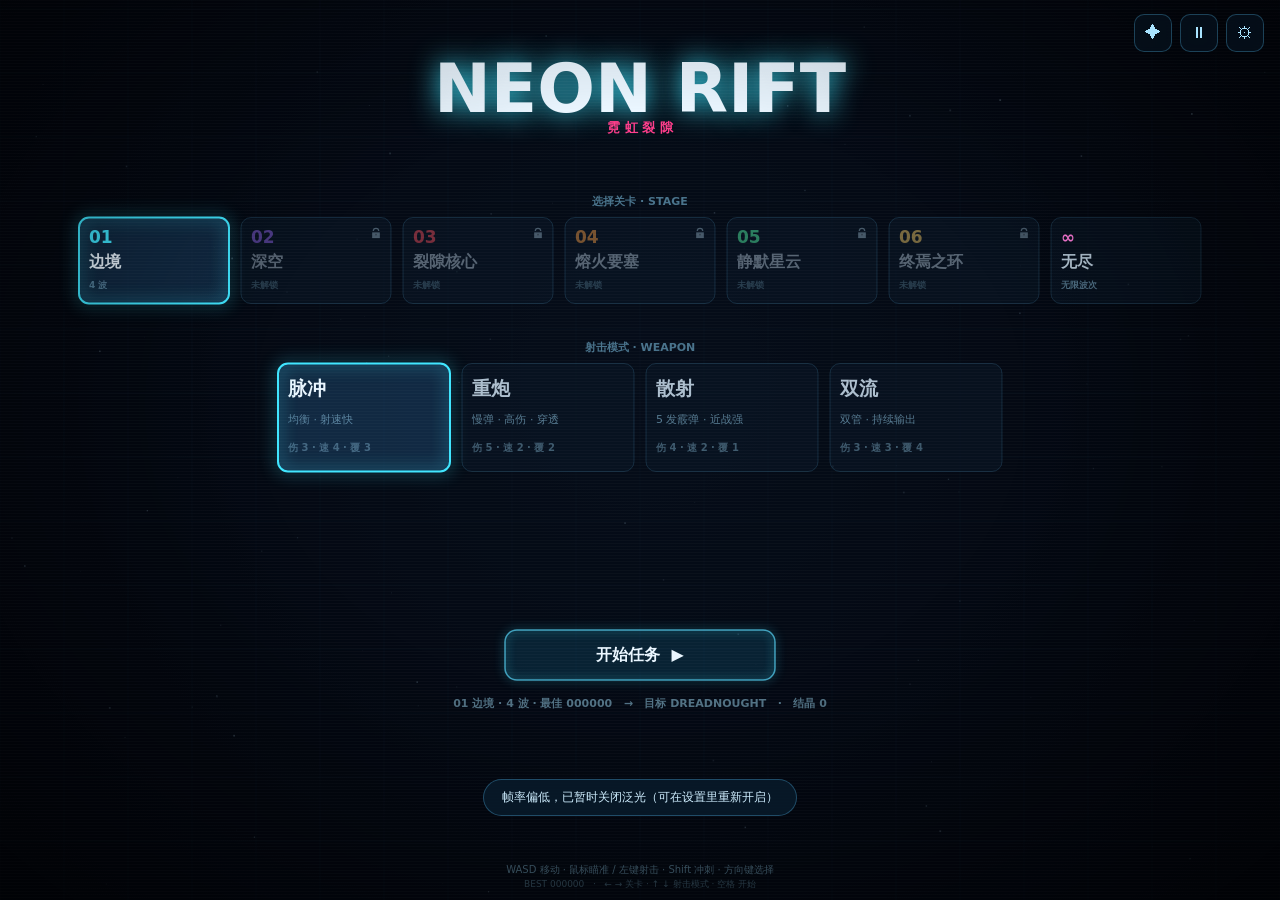
==== commit 5c094d32: "feat: 6 关战役、通关解锁与结晶强化" ====
--- a/index.html
+++ b/index.html
@@ -34,13 +34,13 @@
 .iconbtn:hover { border-color: rgba(90, 220, 255, .7); color: #eaf6ff; background: rgba(14, 40, 66, .75); }
 .iconbtn:active { transform: scale(.94); }
 
-#settings {
+#settings, #upgrades {
   position: fixed; inset: 0; z-index: 40;
   display: flex; align-items: center; justify-content: center;
   background: rgba(2, 5, 10, .66); backdrop-filter: blur(6px);
   padding: 20px;
 }
-#settings.hidden { display: none; }
+#settings.hidden, #upgrades.hidden { display: none; }
 .panel {
   width: min(560px, 100%); max-height: 84vh; overflow-y: auto;
   background: linear-gradient(160deg, rgba(10, 26, 44, .96), rgba(5, 12, 22, .97));
@@ -78,8 +78,15 @@
   color: #cfeeff; font-family: inherit; font-size: 12px;
 }
 .bind:hover { border-color: rgba(90, 220, 255, .7); }
+.bind:disabled { opacity: .38; cursor: not-allowed; }
 .bind.waiting { border-color: #ffd166; color: #ffd166; animation: blink 1s infinite; }
 @keyframes blink { 50% { opacity: .45; } }
+.shards {
+  display: flex; align-items: baseline; gap: 8px;
+  font-size: 12px; letter-spacing: .18em; color: rgba(150, 210, 240, .6);
+  margin-bottom: 8px;
+}
+.shards b { font-size: 22px; letter-spacing: .04em; color: #ffd166; font-weight: 700; }
 .panel-foot { display: flex; justify-content: space-between; gap: 12px; margin-top: 18px; }
 .panel-foot button {
   padding: 9px 18px; border-radius: 9px; cursor: pointer; font-family: inherit;
@@ -117,6 +124,7 @@
 <div id="fx"></div>
 
 <div id="topbar">
+  <button id="btn-upgrades" class="iconbtn" title="强化">✦</button>
   <button id="btn-pause" class="iconbtn" title="暂停">⏸</button>
   <button id="btn-settings" class="iconbtn" title="设置">⚙</button>
 </div>
@@ -132,6 +140,17 @@
   </div>
 </div>
 
+<div id="upgrades" class="hidden">
+  <div class="panel">
+    <h2>强化 <span>UPGRADES</span></h2>
+    <div class="shards">结晶 <b id="shard-count">0</b></div>
+    <div id="upgrade-body"></div>
+    <div class="panel-foot">
+      <button id="btn-upgrade-close" class="primary">关闭</button>
+    </div>
+  </div>
+</div>
+
 <div id="rotate" class="hidden">
   <div>↻</div>
   <p>横屏游玩体验更好</p>
@@ -156,37 +175,69 @@
 var SAVE_SET_KEY = 'neonrift.settings.v2';
 var SAVE_LOADOUT_KEY = 'neonrift.loadout.v1';
 var SAVE_STAGEBEST_KEY = 'neonrift.stagebest.v1';
-
-/* 关卡：一波小怪 + 末位 Boss，难度逐关上升 */
+var SAVE_PROGRESS_KEY = 'neonrift.progress.v1';
+var SAVE_UPGRADE_KEY = 'neonrift.upgrades.v1';
+
+/* 战役关卡：数字顺序，通关前一关解锁下一关；无尽是常驻模式 */
 var STAGES = [
   {
-    name: '边境', en: 'OUTER RIM', waves: 4,
+    num: 1, name: '边境', en: 'OUTER RIM', waves: 3,
     hp: 1, speed: 1, dmg: 1, spawn: 1,
     bossHp: 1, bossVariant: 0, bossName: 'DREADNOUGHT',
-    tint: '#3fe6ff',
-    desc: '标准节奏 · 4 波 + 守卫'
+    tint: '#3fe6ff', reward: 30,
+    desc: '标准节奏 · 3 波 + 守卫'
   },
   {
-    name: '深空', en: 'DEEP FIELD', waves: 6,
-    hp: 1.35, speed: 1.1, dmg: 1.15, spawn: 1.2,
-    bossHp: 1.35, bossVariant: 1, bossName: 'SENTINEL',
-    tint: '#9d6bff',
-    desc: '更硬更快 · 6 波 + 哨兵'
+    num: 2, name: '深空', en: 'DEEP FIELD', waves: 4,
+    hp: 1.25, speed: 1.05, dmg: 1.08, spawn: 1.15,
+    bossHp: 1.2, bossVariant: 1, bossName: 'SENTINEL',
+    tint: '#9d6bff', reward: 45,
+    desc: '更硬更快 · 4 波 + 哨兵'
   },
   {
-    name: '裂隙核心', en: 'RIFT CORE', waves: 8,
-    hp: 1.8, speed: 1.2, dmg: 1.3, spawn: 1.4,
-    bossHp: 1.6, bossVariant: 2, bossName: 'RIFT CORE',
-    tint: '#ff4d5e',
-    desc: '高压弹幕 · 8 波 + 核心'
+    num: 3, name: '裂隙核心', en: 'RIFT CORE', waves: 5,
+    hp: 1.55, speed: 1.1, dmg: 1.16, spawn: 1.3,
+    bossHp: 1.45, bossVariant: 2, bossName: 'RIFT CORE',
+    tint: '#ff4d5e', reward: 65,
+    desc: '高压弹幕 · 5 波 + 核心'
   },
   {
-    name: '无尽', en: 'ENDLESS', waves: 0, endless: true,
-    hp: 1.4, speed: 1.12, dmg: 1.2, spawn: 1.3,
-    bossHp: 1.7, bossVariant: 2, bossName: 'RIFT CORE',
-    tint: '#ffd166',
+    num: 4, name: '熔火要塞', en: 'EMBER FORT', waves: 6,
+    hp: 1.95, speed: 1.15, dmg: 1.24, spawn: 1.45,
+    bossHp: 1.7, bossVariant: 0, bossName: 'WARFORGE',
+    tint: '#ff9f43', reward: 90,
+    desc: '重装火力 · 6 波 + 熔炉'
+  },
+  {
+    num: 5, name: '静默星云', en: 'SILENT NEBULA', waves: 7,
+    hp: 2.4, speed: 1.2, dmg: 1.32, spawn: 1.6,
+    bossHp: 2.0, bossVariant: 1, bossName: 'VOID EYE',
+    tint: '#54ffa8', reward: 120,
+    desc: '视野压制 · 7 波 + 虚空之眼'
+  },
+  {
+    num: 6, name: '终焉之环', en: 'FINAL RING', waves: 8,
+    hp: 2.9, speed: 1.25, dmg: 1.4, spawn: 1.75,
+    bossHp: 2.3, bossVariant: 2, bossName: 'OMEGA',
+    tint: '#ffd166', reward: 160,
+    desc: '最终决战 · 8 波 + OMEGA'
+  },
+  {
+    num: 0, name: '无尽', en: 'ENDLESS', waves: 0, endless: true,
+    hp: 1.5, speed: 1.15, dmg: 1.25, spawn: 1.4,
+    bossHp: 1.9, bossVariant: 2, bossName: 'RIFT CORE',
+    tint: '#ff7ad9', reward: 0,
     desc: '无限波次 · 每 5 波 Boss'
   }
+];
+
+/* 强化：用通关获得的结晶永久升级 */
+var UPGRADES = [
+  { id: 'damage', name: '火力强化', en: 'DAMAGE', desc: '每级 +8% 子弹伤害', max: 10, cost: 40, growth: 1.35 },
+  { id: 'rate', name: '射速强化', en: 'FIRE RATE', desc: '每级 -3% 射击间隔', max: 8, cost: 50, growth: 1.35 },
+  { id: 'hull', name: '船体强化', en: 'HULL', desc: '每级 +10 最大结构', max: 8, cost: 45, growth: 1.35 },
+  { id: 'shield', name: '护盾单元', en: 'SHIELD', desc: '开局多 1 层护盾', max: 3, cost: 90, growth: 2.0 },
+  { id: 'armor', name: '装甲镀层', en: 'ARMOR', desc: '每级 -4% 受到伤害', max: 5, cost: 75, growth: 1.6 }
 ];
 
 /* 射击模式：单发 / 重炮 / 散射 / 双流 */
@@ -770,6 +821,10 @@
 var score = 0;
 var best = loadBest();
 var bestByStage = loadStageBest();
+var progress = loadProgress();
+var upgrades = loadUpgrades();
+var clearReward = 0;
+var clearFirst = false;
 var menuStage = 0;
 var menuWeapon = 0;
 var stageIndex = 0;
@@ -843,6 +898,91 @@
   try { localStorage.setItem(SAVE_STAGEBEST_KEY, JSON.stringify(bestByStage)); } catch (e) {}
 }
 
+function defaultUpgrades() {
+  var o = {};
+  for (var i = 0; i < UPGRADES.length; i++) o[UPGRADES[i].id] = 0;
+  return o;
+}
+
+function loadUpgrades() {
+  var u = defaultUpgrades();
+  try {
+    var raw = localStorage.getItem(SAVE_UPGRADE_KEY);
+    if (raw) {
+      var o = JSON.parse(raw) || {};
+      for (var i = 0; i < UPGRADES.length; i++) {
+        var def = UPGRADES[i];
+        u[def.id] = clamp(o[def.id] | 0, 0, def.max);
+      }
+    }
+  } catch (e) {}
+  return u;
+}
+
+function saveUpgrades() {
+  try { localStorage.setItem(SAVE_UPGRADE_KEY, JSON.stringify(upgrades)); } catch (e) {}
+}
+
+function loadProgress() {
+  var p = { cleared: STAGES.map(function () { return false; }), shards: 0 };
+  try {
+    var raw = localStorage.getItem(SAVE_PROGRESS_KEY);
+    if (raw) {
+      var o = JSON.parse(raw) || {};
+      if (o.cleared) {
+        for (var i = 0; i < STAGES.length; i++) p.cleared[i] = !!o.cleared[i];
+      }
+      p.shards = Math.max(0, o.shards | 0);
+    }
+  } catch (e) {}
+
+  // 迁移：以前拿过分数的关卡视为已通关
+  for (var j = 0; j < STAGES.length; j++) {
+    if (bestByStage[j] > 0) p.cleared[j] = true;
+  }
+  p.cleared[STAGES.length - 1] = true; // 无尽常驻解锁
+  return p;
+}
+
+function saveProgress() {
+  try { localStorage.setItem(SAVE_PROGRESS_KEY, JSON.stringify(progress)); } catch (e) {}
+}
+
+function isStageUnlocked(i) {
+  var st = STAGES[i];
+  if (!st) return false;
+  if (st.endless) return true;
+  if (i === 0) return true;
+  return !!progress.cleared[i - 1];
+}
+
+function isStageCleared(i) { return !!progress.cleared[i]; }
+
+function upgradeCost(def) {
+  var lv = upgrades[def.id] || 0;
+  return Math.round(def.cost * Math.pow(def.growth, lv));
+}
+
+function canBuyUpgrade(def) {
+  return (upgrades[def.id] || 0) < def.max && progress.shards >= upgradeCost(def);
+}
+
+function buyUpgrade(id) {
+  var def = null;
+  for (var i = 0; i < UPGRADES.length; i++) {
+    if (UPGRADES[i].id === id) { def = UPGRADES[i]; break; }
+  }
+  if (!def) return false;
+  if ((upgrades[id] || 0) >= def.max) return false;
+  var cost = upgradeCost(def);
+  if (progress.shards < cost) return false;
+  progress.shards -= cost;
+  upgrades[id] = (upgrades[id] || 0) + 1;
+  saveProgress();
+  saveUpgrades();
+  return true;
+}
+
 function loadLoadout() {
   try {
     var o = JSON.parse(localStorage.getItem(SAVE_LOADOUT_KEY) || '{}');
@@ -925,6 +1065,11 @@
 function startGame(si, wi) {
   if (typeof si === 'number') menuStage = clamp(si | 0, 0, STAGES.length - 1);
   if (typeof wi === 'number') menuWeapon = clamp(wi | 0, 0, WEAPONS.length - 1);
+  if (!isStageUnlocked(menuStage)) {
+    if (typeof showToast === 'function') showToast('先通关上一关才能解锁');
+    sfx('hurt');
+    return;
+  }
   stageIndex = menuStage;
   stageCfg = STAGES[stageIndex];
   weaponCfg = WEAPONS[menuWeapon];
@@ -938,17 +1083,20 @@
   deadTimer = 0;
   clearTimer = 0;
   clearNewBest = false;
+  clearReward = 0;
+  clearFirst = false;
   banner = 0; bannerText = '';
   player.x = VW / 2;
   player.y = VH * 0.72;
   player.vx = 0; player.vy = 0;
-  player.hp = player.maxHp = 100;
+  player.maxHp = 100 + (upgrades.hull || 0) * 10;
+  player.hp = player.maxHp;
   player.aim = -Math.PI / 2;
   player.fireCd = 0.35;
   player.dashCd = 0; player.dashT = 0;
   player.invuln = 1.4;
   player.rapid = 0; player.triple = 0;
-  player.shield = 0;
+  player.shield = upgrades.shield || 0;
   player.shots = 0;
   player.hitDirs.length = 0;
   pointer.aimLock = true;
@@ -981,6 +1129,14 @@
   if (score > bestByStage[stageIndex]) bestByStage[stageIndex] = score;
   if (score > best) { best = score; saveBest(best); }
   saveStageBest();
+
+  // 结算奖励：首通给全额 + 20，重复通关给 30%
+  clearFirst = !progress.cleared[stageIndex];
+  var base = stageCfg.reward || 0;
+  clearReward = clearFirst ? base + 20 : Math.round(base * 0.3);
+  progress.cleared[stageIndex] = true;
+  progress.shards += clearReward;
+  saveProgress();
 
   for (var i = 0; i < enemies.length; i++) {
     var e = enemies[i];
@@ -1038,7 +1194,8 @@
     addShake(6);
     return;
   }
-  player.hp -= amount * stageCfg.dmg;
+  var armor = Math.max(0.6, 1 - (upgrades.armor || 0) * 0.04);
+  player.hp -= amount * stageCfg.dmg * armor;
   player.invuln = 1.05;
   hitFlash = 1;
   var ang = (sx == null) ? rand(0, TAU) : Math.atan2(player.y - sy, player.x - sx);
@@ -1228,7 +1385,7 @@
 
   if (state === 'pause') {
     if (uiModal) {
-      if (pressed.has('Escape')) closeSettings();
+      if (pressed.has('Escape')) closeModal();
       pressed.clear();
       return;
     }
@@ -1260,7 +1417,7 @@
     updateBullets(dt);
     updateEnemyBullets(dt);
     if (clearTimer > 0.8) {
-      if (pressed.has('KeyN') && stageIndex < STAGES.length - 1) {
+      if (pressed.has('KeyN') && stageIndex + 1 < STAGES.length && !STAGES[stageIndex + 1].endless && isStageUnlocked(stageIndex + 1)) {
         startGame(stageIndex + 1, menuWeapon);
       } else if (actPressed('shoot') || pressed.has('Enter') || actPressed('pause') || pressed.has('KeyR')) {
         goMenu();
@@ -1374,7 +1531,7 @@
 function shoot() {
   var w = weaponCfg;
   var rapid = player.rapid > 0;
-  player.fireCd = w.interval * (rapid ? 0.55 : 1);
+  player.fireCd = w.interval * (rapid ? 0.55 : 1) * Math.max(0.55, 1 - (upgrades.rate || 0) * 0.03);
   var extra = player.triple > 0 ? 2 : 0;
   var count = w.count + extra;
   var spread = w.spread;
@@ -1389,7 +1546,7 @@
     b.vx = Math.cos(a) * w.speed;
     b.vy = Math.sin(a) * w.speed;
     b.r = w.r;
-    b.dmg = w.dmg;
+    b.dmg = w.dmg * (1 + (upgrades.damage || 0) * 0.08);
     b.life = w.life;
     b.color = w.color;
     b.pierceLeft = w.pierce;
@@ -2496,9 +2653,8 @@
   g.fillText('WAVE', 26, 88);
   g.fillStyle = COL.cyan;
   g.font = '700 18px ' + FONT;
-  g.fillText(stageCfg.endless
-    ? (stageCfg.name + ' ' + pad2(wave))
-    : (stageCfg.name + ' ' + pad2(wave) + '/' + pad2(stageCfg.waves + 1)), 24, 102);
+  g.fillText((stageCfg.num ? pad2(stageCfg.num) + ' · ' : '') + stageCfg.name + ' ' +
+    (stageCfg.endless ? pad2(wave) : pad2(wave) + '/' + pad2(stageCfg.waves + 1)), 24, 102);
 
   g.fillStyle = 'rgba(140,200,230,0.45)';
   g.font = '600 10px ' + FONT;
@@ -2636,6 +2792,10 @@
 var elToast = document.getElementById('toast');
 var elPauseBtn = document.getElementById('btn-pause');
 var elSettingsBtn = document.getElementById('btn-settings');
+var elUpgradesBtn = document.getElementById('btn-upgrades');
+var elUpgrades = document.getElementById('upgrades');
+var elUpgradeBody = document.getElementById('upgrade-body');
+var elShardCount = document.getElementById('shard-count');
 var toastTimer = null;
 
 function showToast(msg) {
@@ -2706,22 +2866,67 @@
   }
 }
 
-function openSettings() {
+function buildUpgradePanel() {
+  if (!elUpgradeBody) return;
+  if (elShardCount) elShardCount.textContent = String(progress.shards);
+  var h = '';
+  for (var i = 0; i < UPGRADES.length; i++) {
+    var def = UPGRADES[i];
+    var lv = upgrades[def.id] || 0;
+    var maxed = lv >= def.max;
+    var cost = upgradeCost(def);
+    var poor = progress.shards < cost;
+    h += '<div class="row"><div class="label">' + def.name +
+      '<small>' + def.desc + ' · Lv ' + lv + '/' + def.max + '</small></div>' +
+      '<button class="bind" data-upgrade="' + def.id + '"' +
+      (maxed || poor ? ' disabled' : '') + '>' +
+      (maxed ? '已满级' : cost + ' 结晶') + '</button></div>';
+  }
+  elUpgradeBody.innerHTML = h;
+}
+
+function openPanel(kind) {
   settingsWasPlaying = state === 'play';
   uiModal = true;
   if (state === 'play') state = 'pause';
-  if (elSettings) elSettings.classList.remove('hidden');
-  buildSettingsPanel();
+  if (kind === 'settings') {
+    if (elSettings) elSettings.classList.remove('hidden');
+    buildSettingsPanel();
+  } else {
+    if (elUpgrades) elUpgrades.classList.remove('hidden');
+    buildUpgradePanel();
+  }
   clearInput();
 }
 
-function closeSettings() {
+function openSettings() { openPanel('settings'); }
+function openUpgrades() { openPanel('upgrades'); }
+
+function closeModal() {
+  if (!uiModal) return;
   uiModal = false;
   rebindAction = null;
   if (elSettings) elSettings.classList.add('hidden');
+  if (elUpgrades) elUpgrades.classList.add('hidden');
   if (settingsWasPlaying && state === 'pause') state = 'play';
   settingsWasPlaying = false;
   clearInput();
+}
+
+function closeSettings() { closeModal(); }
+
+function onUpgradeClick(e) {
+  var t = e.target;
+  if (!t || !t.getAttribute) return;
+  var id = t.getAttribute('data-upgrade');
+  if (!id) return;
+  if (buyUpgrade(id)) {
+    sfx('pickup');
+    buildUpgradePanel();
+    showToast('强化成功');
+  } else {
+    sfx('hurt');
+  }
 }
 
 function refreshSettings() {
@@ -2775,6 +2980,13 @@
     sfx('pickup');
   });
   if (elSettingsBtn) elSettingsBtn.addEventListener('click', function () { openSettings(); });
+  if (elUpgradesBtn) elUpgradesBtn.addEventListener('click', function () {
+    if (uiModal) return;
+    openUpgrades();
+  });
+  if (elUpgradeBody) elUpgradeBody.addEventListener('click', onUpgradeClick);
+  var btnUpgradeClose = document.getElementById('btn-upgrade-close');
+  if (btnUpgradeClose) btnUpgradeClose.addEventListener('click', function () { closeModal(); });
   if (elSettingsBody) {
     elSettingsBody.addEventListener('click', onPanelClick);
     elSettingsBody.addEventListener('input', onPanelInput);
@@ -2816,6 +3028,11 @@
     var r = menuRects[i];
     if (!pointIn(x, y, r.x, r.y, r.w, r.h)) continue;
     if (r.kind === 'stage') {
+      if (!isStageUnlocked(r.i)) {
+        showToast('先通关上一关才能解锁');
+        sfx('hurt');
+        return;
+      }
       menuStage = r.i;
       saveLoadout();
       sfx('pickup');
@@ -2830,9 +3047,36 @@
   }
 }
 
+function drawLock(cx, cy, s, color) {
+  g.strokeStyle = color;
+  g.lineWidth = Math.max(1.2, s * 0.16);
+  g.beginPath();
+  g.arc(cx, cy - s * 0.18, s * 0.34, Math.PI, 0);
+  g.stroke();
+  g.fillStyle = color;
+  g.fillRect(cx - s * 0.48, cy - s * 0.02, s * 0.96, s * 0.72);
+  g.fillStyle = 'rgba(6,12,20,0.9)';
+  g.beginPath();
+  g.arc(cx, cy + s * 0.26, s * 0.11, 0, TAU);
+  g.fill();
+}
+
+function drawCheck(cx, cy, s, color) {
+  g.strokeStyle = color;
+  g.lineWidth = Math.max(1.6, s * 0.22);
+  g.lineCap = 'round';
+  g.beginPath();
+  g.moveTo(cx - s * 0.45, cy);
+  g.lineTo(cx - s * 0.1, cy + s * 0.34);
+  g.lineTo(cx + s * 0.5, cy - s * 0.36);
+  g.stroke();
+}
+
 function drawStageCard(x, y, w, h, i, sc) {
   var st = STAGES[i];
   var sel = menuStage === i;
+  var unlocked = isStageUnlocked(i);
+  var cleared = !st.endless && isStageCleared(i);
   var hov = pointer.active && pointIn(pointer.x, pointer.y, x, y, w, h);
 
   roundRectPath(g, x, y, w, h, 10);
@@ -2842,34 +3086,30 @@
   g.save();
   roundRectPath(g, x, y, w, h, 10);
   g.clip();
-
-  // difficulty pips（无尽关用 ∞ 代替）
-  if (st.endless) {
-    g.fillStyle = st.tint;
-    g.font = '700 ' + Math.round(clamp(h * 0.14, 10, 15)) + 'px ' + FONT;
-    g.textAlign = 'right';
-    g.textBaseline = 'middle';
-    g.fillText('∞', x + w - 10, y + 13);
-  } else {
-    for (var p = 0; p < 3; p++) {
-      g.fillStyle = p <= i ? st.tint : 'rgba(255,255,255,0.12)';
-      g.fillRect(x + w - 14 - (2 - p) * 8, y + 9, 5, 5);
-    }
-  }
-
+  g.globalAlpha = unlocked ? 1 : 0.45;
+
+  // 编号 / ∞
   g.textAlign = 'left';
   g.textBaseline = 'middle';
-  g.fillStyle = sel ? COL.white : 'rgba(220,240,255,0.78)';
-  g.font = '700 ' + Math.round(clamp(h * 0.22, 12, 21)) + 'px ' + FONT;
-  g.fillText(st.name, x + 12, y + h * 0.28);
-
-  g.fillStyle = 'rgba(150,205,235,0.55)';
-  g.font = '600 ' + Math.round(clamp(h * 0.115, 7.5, 11)) + 'px ' + FONT;
-  g.fillText(st.endless ? (st.en + ' · 无限') : (st.en + ' · ' + (st.waves + 1) + ' WAVES'), x + 12, y + h * 0.55);
-
-  g.fillStyle = 'rgba(150,205,235,0.4)';
-  g.font = '500 ' + Math.round(clamp(h * 0.11, 7, 10.5)) + 'px ' + FONT;
-  g.fillText(bestByStage[i] ? ('最佳 ' + bestByStage[i]) : '未挑战', x + 12, y + h * 0.8);
+  g.fillStyle = st.tint;
+  g.font = '700 ' + Math.round(clamp(h * 0.2, 11, 17)) + 'px ' + FONT;
+  g.fillText(st.endless ? '∞' : pad2(st.num), x + 10, y + h * 0.24);
+
+  // 名称
+  g.fillStyle = sel ? COL.white : 'rgba(220,240,255,0.82)';
+  g.font = '700 ' + Math.round(clamp(h * 0.19, 10, 16)) + 'px ' + FONT;
+  g.fillText(st.name, x + 10, y + h * 0.53);
+
+  // 波次 / 状态
+  g.fillStyle = 'rgba(150,205,235,0.5)';
+  g.font = '600 ' + Math.round(clamp(h * 0.105, 6.5, 9.5)) + 'px ' + FONT;
+  g.fillText(st.endless ? '无限波次' : (unlocked ? ((st.waves + 1) + ' 波') : '未解锁'),
+    x + 10, y + h * 0.79);
+
+  // 右上角状态标
+  if (!unlocked) drawLock(x + w - 15, y + 15, 8, 'rgba(190,225,245,0.75)');
+  else if (cleared) drawCheck(x + w - 15, y + 15, 8, COL.green);
+
   g.restore();
 
   roundRectPath(g, x, y, w, h, 10);
@@ -2964,10 +3204,10 @@
   g.fillStyle = 'rgba(130,200,235,0.55)';
   g.fillText('选择关卡 · STAGE', W / 2, labelY);
 
-  var cardH = clamp(H * 0.155, 52, 104);
-  var gap = Math.min(14, W * 0.012);
+  var cardH = clamp(H * 0.13, 46, 86);
+  var gap = Math.min(12, W * 0.01);
   var stageCount = STAGES.length;
-  var cardW = Math.min(210, (W - 100) / stageCount - gap);
+  var cardW = Math.min(150, (W - 100) / stageCount - gap);
   var stageX = W / 2 - (cardW * stageCount + gap * (stageCount - 1)) / 2;
   var stageY = labelY + 15 * sc;
   for (var i = 0; i < STAGES.length; i++) {
@@ -3004,8 +3244,12 @@
   g.font = '600 ' + Math.round(11 * sc) + 'px ' + FONT;
   g.fillStyle = 'rgba(160,220,245,0.5)';
   var selStage = STAGES[menuStage];
-  g.fillText(selStage.name + ' · ' + WEAPONS[menuWeapon].name + '   →   ' +
-    (selStage.endless ? '目标 活下去' : '目标 ' + selStage.bossName),
+  var selMeta = selStage.endless
+    ? '∞ 波'
+    : ((selStage.waves + 1) + ' 波 · 最佳 ' + pad(bestByStage[menuStage] || 0));
+  g.fillText((selStage.num ? pad2(selStage.num) + ' ' : '∞ ') + selStage.name + ' · ' + selMeta +
+    '   →   ' + (selStage.endless ? '活下去' : '目标 ' + selStage.bossName) +
+    '   ·   结晶 ' + progress.shards,
     W / 2, by + bh + 24 * sc);
 
   // ----- footer -----
@@ -3086,25 +3330,36 @@
   g.font = '800 ' + Math.round(Math.min(58, VW * 0.055)) + 'px ' + FONT;
   glowOn(g, COL.gold, 30);
   g.fillStyle = COL.white;
-  g.fillText('STAGE CLEAR', VW / 2, VH * 0.3);
+  g.fillText('STAGE CLEAR', VW / 2, VH * 0.27);
   glowOff(g);
 
   g.font = '700 16px ' + FONT;
   g.fillStyle = stageCfg.tint;
-  g.fillText(stageCfg.name + ' · ' + stageCfg.en, VW / 2, VH * 0.3 + 44);
+  g.fillText(pad2(stageCfg.num) + ' · ' + stageCfg.name + ' · ' + stageCfg.en, VW / 2, VH * 0.27 + 42);
 
   g.font = '700 42px ' + FONT;
   g.fillStyle = COL.white;
-  g.fillText(pad(score), VW / 2, VH * 0.46);
+  g.fillText(pad(score), VW / 2, VH * 0.42);
 
   g.font = '600 13px ' + FONT;
   g.fillStyle = clearNewBest ? COL.gold : 'rgba(170,225,250,0.65)';
-  g.fillText(clearNewBest ? 'NEW RECORD' : ('本关最佳 ' + pad(bestByStage[stageIndex] || 0)), VW / 2, VH * 0.46 + 38);
+  g.fillText(clearNewBest ? 'NEW RECORD' : ('本关最佳 ' + pad(bestByStage[stageIndex] || 0)), VW / 2, VH * 0.42 + 34);
+
+  g.font = '700 18px ' + FONT;
+  g.fillStyle = COL.gold;
+  g.fillText('+' + clearReward + ' 结晶', VW / 2, VH * 0.42 + 68);
+
+  var next = null;
+  if (stageIndex + 1 < STAGES.length && !STAGES[stageIndex + 1].endless) next = STAGES[stageIndex + 1];
+  if (clearFirst && next) {
+    g.font = '600 13px ' + FONT;
+    g.fillStyle = COL.cyan;
+    g.fillText('已解锁 ' + pad2(next.num) + ' · ' + next.name, VW / 2, VH * 0.42 + 94);
+  }
 
   g.font = '600 14px ' + FONT;
   g.fillStyle = COL.cyan;
-  var hint = stageIndex < STAGES.length - 1 ? 'N 下一关  ·  空格 / 点击 返回主界面' : '空格 / 点击 返回主界面';
-  g.fillText(hint, VW / 2, VH * 0.6);
+  g.fillText(next ? 'N 下一关  ·  空格 / 点击 返回主界面' : '空格 / 点击 返回主界面', VW / 2, VH * 0.63);
   g.restore();
 }
 
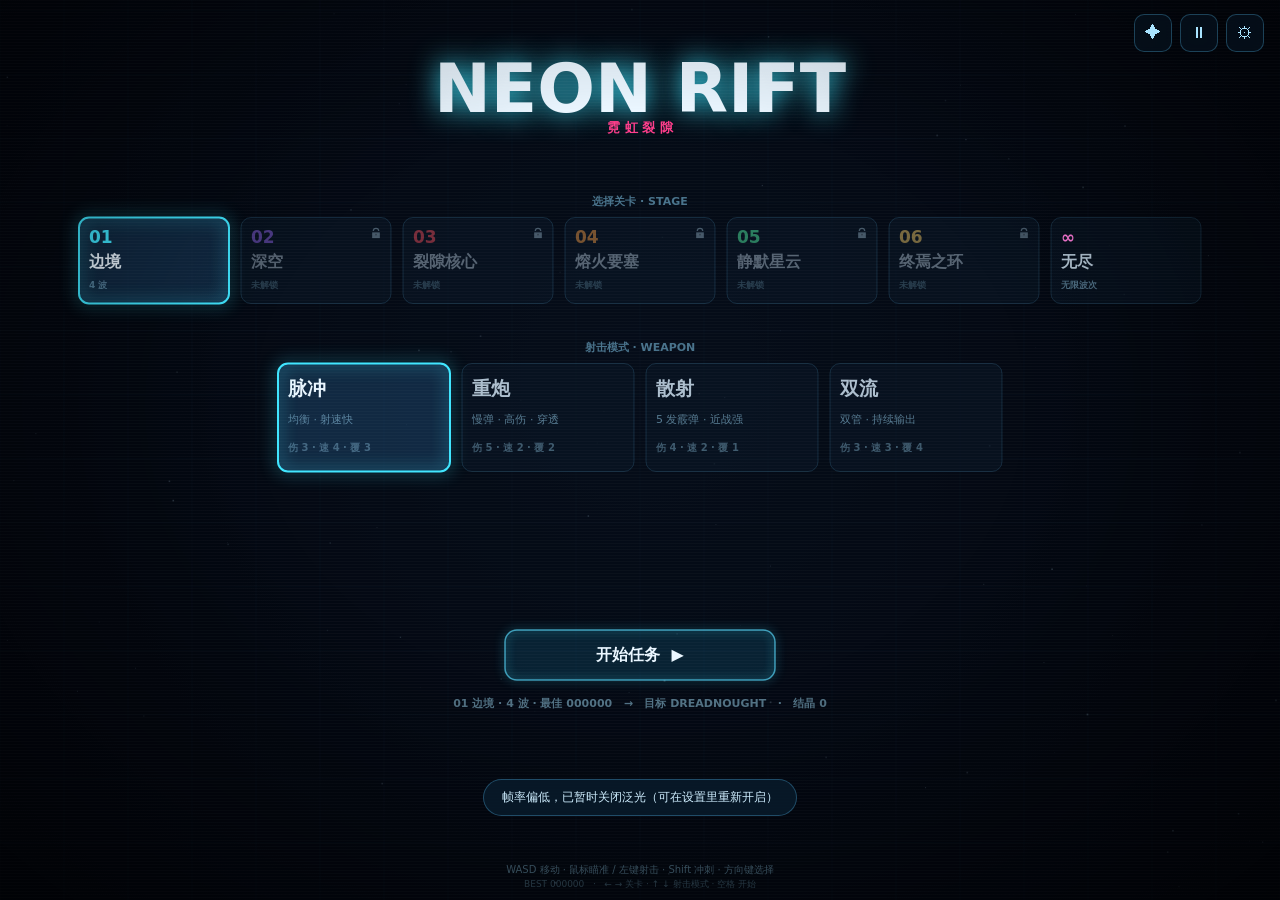
==== commit 5b0e94a3: "feat: 支持 PWA 安装与离线运行" ====
--- a/index.html
+++ b/index.html
@@ -4,6 +4,13 @@
 <meta charset="utf-8"/>
 <meta name="viewport" content="width=device-width, initial-scale=1, maximum-scale=1, user-scalable=no, viewport-fit=cover"/>
 <title>NEON RIFT · 霓虹裂隙</title>
+<meta name="theme-color" content="#03060d"/>
+<link rel="manifest" href="./manifest.webmanifest"/>
+<link rel="apple-touch-icon" href="./icons/icon-192.png"/>
+<meta name="apple-mobile-web-app-capable" content="yes"/>
+<meta name="apple-mobile-web-app-status-bar-style" content="black-translucent"/>
+<meta name="apple-mobile-web-app-title" content="NEON RIFT"/>
+<meta name="mobile-web-app-capable" content="yes"/>
 <style>* { margin: 0; padding: 0; box-sizing: border-box; }
 html, body { height: 100%; overflow: hidden; background: #03060d; }
 body {
@@ -3509,5 +3516,14 @@
 boot();
 
 })();</script>
+<script>
+(function () {
+  if (!('serviceWorker' in navigator)) return;
+  if (location.protocol === 'file:') return;
+  window.addEventListener('load', function () {
+    navigator.serviceWorker.register('./sw.js').catch(function () {});
+  });
+})();
+</script>
 </body>
 </html>
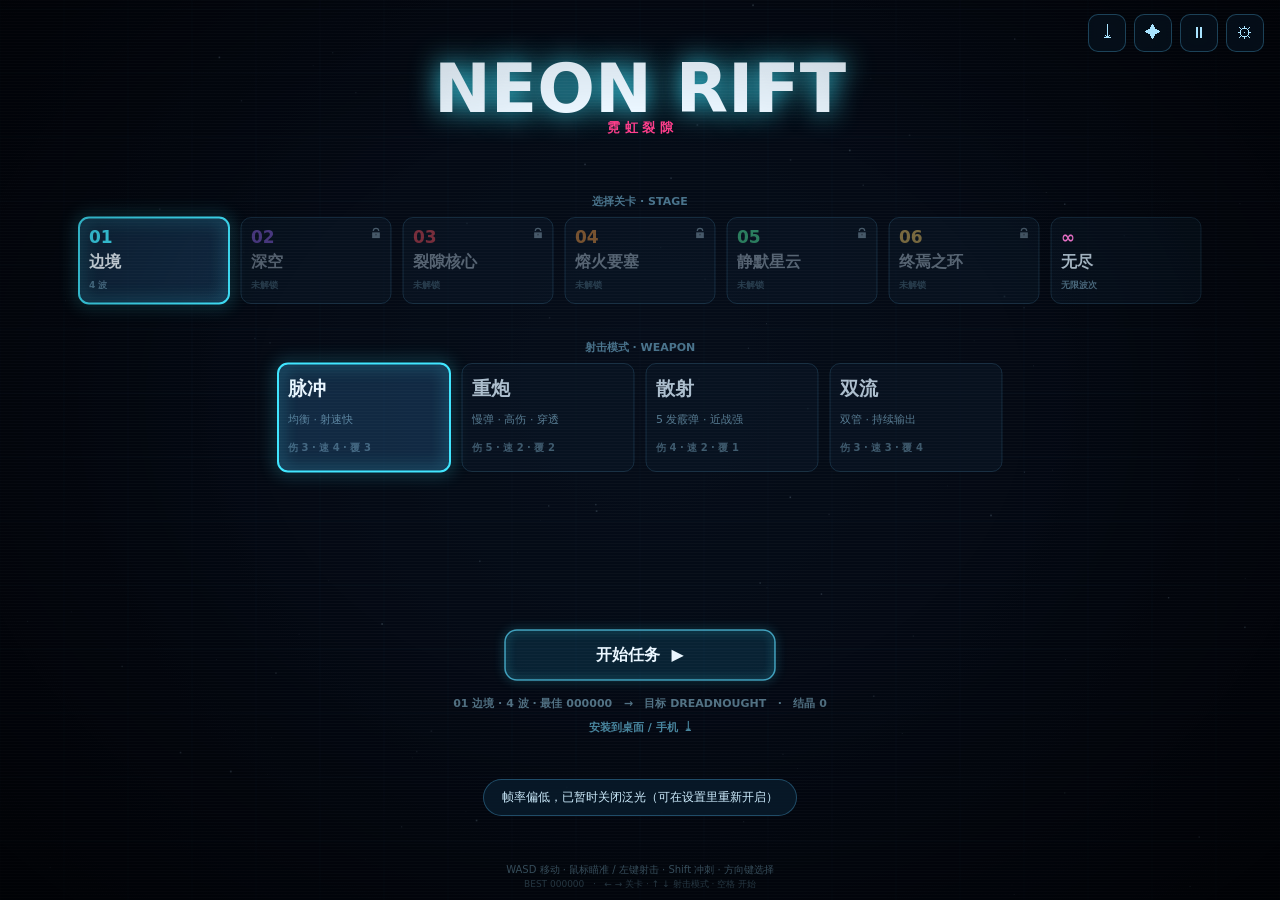
==== commit 77e59e91: "merge: 合并应用内安装入口" ====
--- a/index.html
+++ b/index.html
@@ -41,13 +41,13 @@
 .iconbtn:hover { border-color: rgba(90, 220, 255, .7); color: #eaf6ff; background: rgba(14, 40, 66, .75); }
 .iconbtn:active { transform: scale(.94); }
 
-#settings, #upgrades {
+#settings, #upgrades, #install {
   position: fixed; inset: 0; z-index: 40;
   display: flex; align-items: center; justify-content: center;
   background: rgba(2, 5, 10, .66); backdrop-filter: blur(6px);
   padding: 20px;
 }
-#settings.hidden, #upgrades.hidden { display: none; }
+#settings.hidden, #upgrades.hidden, #install.hidden { display: none; }
 .panel {
   width: min(560px, 100%); max-height: 84vh; overflow-y: auto;
   background: linear-gradient(160deg, rgba(10, 26, 44, .96), rgba(5, 12, 22, .97));
@@ -94,6 +94,12 @@
   margin-bottom: 8px;
 }
 .shards b { font-size: 22px; letter-spacing: .04em; color: #ffd166; font-weight: 700; }
+.guide { font-size: 13px; line-height: 1.9; color: rgba(205, 235, 250, .85); }
+.guide p { margin: 8px 0; }
+.guide b { color: #7fe7ff; }
+.guide ol { padding-left: 20px; margin: 6px 0; }
+.guide li { margin: 4px 0; }
+.guide .muted { color: rgba(150, 200, 230, .55); font-size: 12px; }
 .panel-foot { display: flex; justify-content: space-between; gap: 12px; margin-top: 18px; }
 .panel-foot button {
   padding: 9px 18px; border-radius: 9px; cursor: pointer; font-family: inherit;
@@ -131,6 +137,7 @@
 <div id="fx"></div>
 
 <div id="topbar">
+  <button id="btn-install" class="iconbtn" title="安装到桌面 / 手机">⤓</button>
   <button id="btn-upgrades" class="iconbtn" title="强化">✦</button>
   <button id="btn-pause" class="iconbtn" title="暂停">⏸</button>
   <button id="btn-settings" class="iconbtn" title="设置">⚙</button>
@@ -154,6 +161,16 @@
     <div id="upgrade-body"></div>
     <div class="panel-foot">
       <button id="btn-upgrade-close" class="primary">关闭</button>
+    </div>
+  </div>
+</div>
+
+<div id="install" class="hidden">
+  <div class="panel">
+    <h2>安装 <span>INSTALL</span></h2>
+    <div id="install-body" class="guide"></div>
+    <div class="panel-foot">
+      <button id="btn-install-close" class="primary">知道了</button>
     </div>
   </div>
 </div>
@@ -2803,7 +2820,11 @@
 var elUpgrades = document.getElementById('upgrades');
 var elUpgradeBody = document.getElementById('upgrade-body');
 var elShardCount = document.getElementById('shard-count');
+var elInstall = document.getElementById('install');
+var elInstallBtn = document.getElementById('btn-install');
+var elInstallBody = document.getElementById('install-body');
 var toastTimer = null;
+var deferredInstall = null;
 
 function showToast(msg) {
   if (!elToast) return;
@@ -2892,6 +2913,64 @@
   elUpgradeBody.innerHTML = h;
 }
 
+function isStandalone() {
+  try {
+    if (window.matchMedia && window.matchMedia('(display-mode: standalone)').matches) return true;
+  } catch (e) {}
+  return typeof navigator !== 'undefined' && navigator.standalone === true;
+}
+
+function isIOS() {
+  var ua = (typeof navigator !== 'undefined' && navigator.userAgent) || '';
+  return /iPad|iPhone|iPod/.test(ua) ||
+    (typeof navigator !== 'undefined' && navigator.platform === 'MacIntel' && navigator.maxTouchPoints > 1);
+}
+
+function isAndroid() {
+  var ua = (typeof navigator !== 'undefined' && navigator.userAgent) || '';
+  return /Android/i.test(ua);
+}
+
+function buildInstallGuide() {
+  if (!elInstallBody) return;
+  var h = '';
+  if (isStandalone()) {
+    h = '<p>你已经在独立窗口里运行了，不需要再安装。</p>';
+  } else if (isIOS()) {
+    h = '<p>iPhone / iPad 请用 <b>Safari</b> 打开本页：</p>' +
+      '<ol><li>点底部「分享」按钮</li><li>选择「添加到主屏幕」</li><li>确认名称后点「添加」</li></ol>' +
+      '<p class="muted">首次打开需要联网缓存，之后可以离线启动。</p>';
+  } else if (isAndroid()) {
+    h = '<p>Android 请用 <b>Chrome / Edge</b> 打开本页：</p>' +
+      '<ol><li>点右上角 <b>⋮</b> 菜单</li><li>选「安装应用」或「添加到主屏幕」</li><li>确认安装</li></ol>' +
+      '<p class="muted">如果菜单里没有安装项，说明当前是微信 / QQ 等内置浏览器，请点右上角「在浏览器打开」后再试。</p>';
+  } else {
+    h = '<p>桌面浏览器：</p>' +
+      '<ol><li>看地址栏右侧有没有 <b>安装图标</b>（显示器 + 向下箭头）</li><li>或打开浏览器菜单 →「应用」→「安装此站点」</li><li>Chrome 也可以 ⋮ →「保存并分享」→「安装页面为应用」</li></ol>' +
+      '<p class="muted">安装后会出现在开始菜单 / 应用程序里，以独立窗口运行。</p>';
+  }
+  elInstallBody.innerHTML = h;
+}
+
+function updateInstallEntry() {
+  if (elInstallBtn) elInstallBtn.style.display = isStandalone() ? 'none' : '';
+}
+
+function promptInstall() {
+  if (isStandalone()) {
+    showToast('已经在独立窗口中运行');
+    return;
+  }
+  if (deferredInstall && typeof deferredInstall.prompt === 'function') {
+    deferredInstall.prompt();
+    var choice = deferredInstall.userChoice;
+    deferredInstall = null;
+    if (choice && choice.then) choice.then(function () { updateInstallEntry(); });
+    return;
+  }
+  openPanel('install');
+}
+
 function openPanel(kind) {
   settingsWasPlaying = state === 'play';
   uiModal = true;
@@ -2899,6 +2978,9 @@
   if (kind === 'settings') {
     if (elSettings) elSettings.classList.remove('hidden');
     buildSettingsPanel();
+  } else if (kind === 'install') {
+    if (elInstall) elInstall.classList.remove('hidden');
+    buildInstallGuide();
   } else {
     if (elUpgrades) elUpgrades.classList.remove('hidden');
     buildUpgradePanel();
@@ -2915,6 +2997,7 @@
   rebindAction = null;
   if (elSettings) elSettings.classList.add('hidden');
   if (elUpgrades) elUpgrades.classList.add('hidden');
+  if (elInstall) elInstall.classList.add('hidden');
   if (settingsWasPlaying && state === 'pause') state = 'play';
   settingsWasPlaying = false;
   clearInput();
@@ -2987,6 +3070,25 @@
     sfx('pickup');
   });
   if (elSettingsBtn) elSettingsBtn.addEventListener('click', function () { openSettings(); });
+  if (elInstallBtn) elInstallBtn.addEventListener('click', function () {
+    if (uiModal) return;
+    promptInstall();
+  });
+  var btnInstallClose = document.getElementById('btn-install-close');
+  if (btnInstallClose) btnInstallClose.addEventListener('click', function () { closeModal(); });
+
+  window.addEventListener('beforeinstallprompt', function (event) {
+    event.preventDefault();
+    deferredInstall = event;
+    updateInstallEntry();
+  });
+  window.addEventListener('appinstalled', function () {
+    deferredInstall = null;
+    updateInstallEntry();
+    showToast('安装完成，可以从桌面图标启动');
+  });
+  updateInstallEntry();
+
   if (elUpgradesBtn) elUpgradesBtn.addEventListener('click', function () {
     if (uiModal) return;
     openUpgrades();
@@ -3049,6 +3151,8 @@
       sfx('pickup');
     } else if (r.kind === 'start') {
       startGame(menuStage, menuWeapon);
+    } else if (r.kind === 'install') {
+      promptInstall();
     }
     return;
   }
@@ -3258,6 +3362,15 @@
     '   →   ' + (selStage.endless ? '活下去' : '目标 ' + selStage.bossName) +
     '   ·   结晶 ' + progress.shards,
     W / 2, by + bh + 24 * sc);
+
+  // 安装入口（独立窗口运行时隐藏）
+  if (!isStandalone()) {
+    var installY = by + bh + 48 * sc;
+    g.font = '600 ' + Math.round(10.5 * sc) + 'px ' + FONT;
+    g.fillStyle = 'rgba(120,220,255,0.62)';
+    g.fillText('安装到桌面 / 手机  ⤓', W / 2, installY);
+    menuRects.push({ kind: 'install', x: W / 2 - 90, y: installY - 12 * sc, w: 180, h: 22 * sc });
+  }
 
   // ----- footer -----
   g.fillStyle = 'rgba(150,210,240,0.45)';
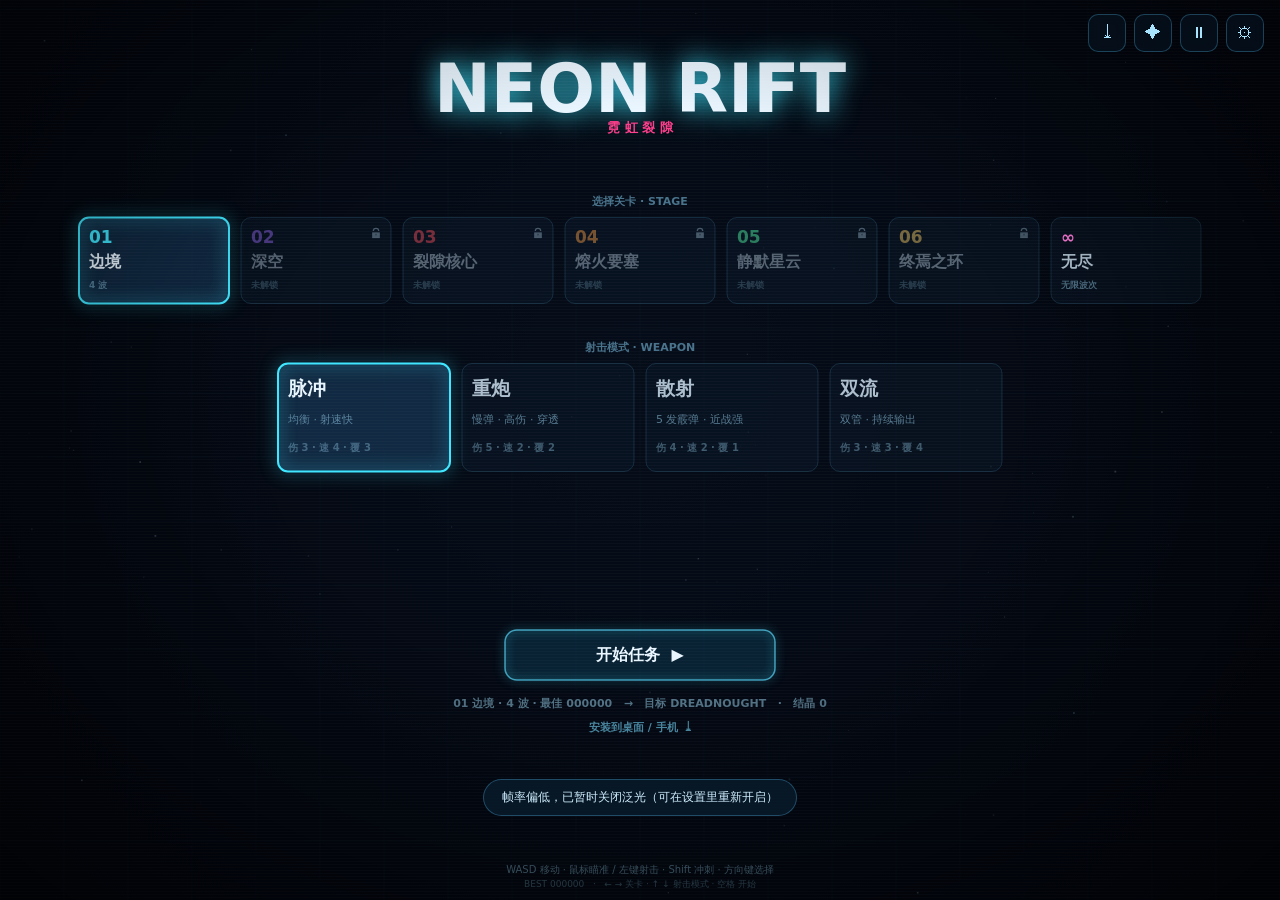
==== commit ed7b30c8: "feat: 设置面板增加版本显示与检查更新" ====
--- a/index.html
+++ b/index.html
@@ -191,6 +191,7 @@
    ========================================================= */
 
 var TAU = Math.PI * 2;
+var APP_VERSION = 'v3.4.2';
 var SIM_HZ = 120;
 var STEP = 1 / SIM_HZ;
 var MAX_STEPS = 8;
@@ -2876,7 +2877,58 @@
       (waiting ? '按一个键…' : keyLabel(settings.bindings[a.id])) + '</button></div>';
   }
 
+  h += '<div class="section-title">关于 / ABOUT</div>';
+  h += '<div class="row"><div class="label">版本<small>' + APP_VERSION +
+    (isStandalone() ? ' · 已安装' : '') + '</small></div>' +
+    '<button class="bind" data-action="update">检查更新</button></div>';
+
   elSettingsBody.innerHTML = h;
+}
+
+function checkForUpdate() {
+  if (location.protocol === 'file:') {
+    showToast('本地文件版本，请到网页版检查更新');
+    return;
+  }
+  if (typeof navigator !== 'undefined' && navigator.onLine === false) {
+    showToast('当前离线，联网后再试');
+    return;
+  }
+  showToast('正在检查更新…');
+
+  fetch('./index.html?ts=' + Date.now(), { cache: 'no-store' })
+    .then(function (res) { return res.text(); })
+    .then(function (text) {
+      var m = text.match(/var APP_VERSION = '([^']+)'/);
+      var remote = m ? m[1] : '';
+      if (remote && remote !== APP_VERSION) {
+        showToast('发现 ' + remote + '，正在更新…');
+        var jobs = [];
+        if (typeof navigator !== 'undefined' && navigator.serviceWorker) {
+          jobs.push(navigator.serviceWorker.getRegistrations().then(function (regs) {
+            return Promise.all(regs.map(function (r) { return r.unregister(); }));
+          }));
+        }
+        if (typeof caches !== 'undefined') {
+          jobs.push(caches.keys().then(function (keys) {
+            return Promise.all(keys.map(function (k) { return caches.delete(k); }));
+          }));
+        }
+        Promise.all(jobs).then(function () {
+          setTimeout(function () { location.reload(); }, 500);
+        });
+      } else {
+        if (typeof navigator !== 'undefined' && navigator.serviceWorker) {
+          navigator.serviceWorker.getRegistration().then(function (r) {
+            if (r) r.update();
+          });
+        }
+        showToast('已是最新版本 ' + APP_VERSION);
+      }
+    })
+    .catch(function () {
+      showToast('检查失败，请稍后再试');
+    });
 }
 
 function syncSettingsUI() {
@@ -3026,6 +3078,11 @@
 function onPanelClick(e) {
   var t = e.target;
   if (!t || !t.getAttribute) return;
+  var action = t.getAttribute('data-action');
+  if (action === 'update') {
+    checkForUpdate();
+    return;
+  }
   var toggle = t.getAttribute('data-toggle');
   if (toggle) {
     settings[toggle] = !settings[toggle];
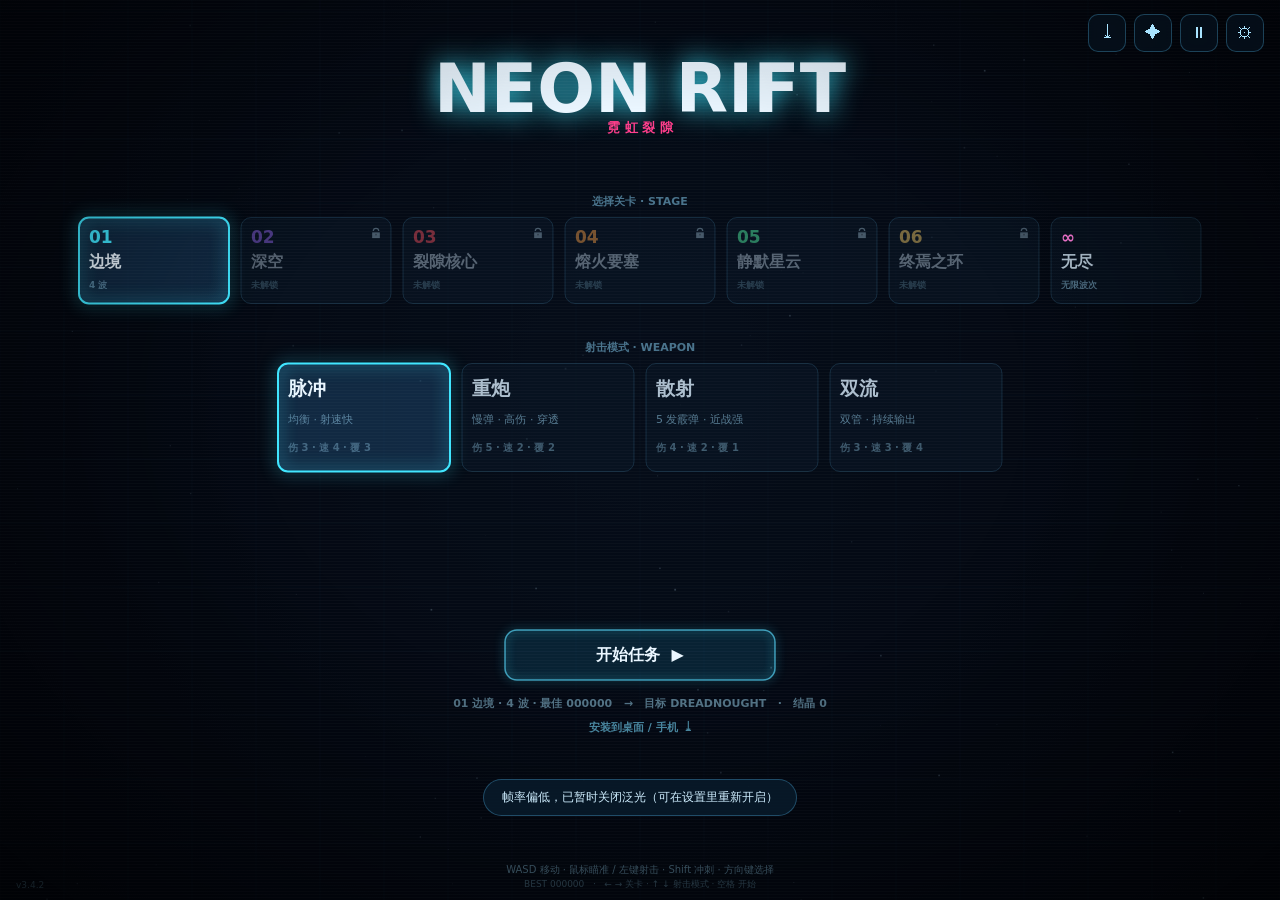
==== commit 1893ee0d: "fix: 版本与检查更新移到设置顶部并显示在菜单" ====
--- a/index.html
+++ b/index.html
@@ -2854,6 +2854,11 @@
   if (!elSettingsBody) return;
   var h = '';
 
+  h += '<div class="section-title">关于 / ABOUT</div>';
+  h += '<div class="row"><div class="label">版本<small>' + APP_VERSION +
+    (isStandalone() ? ' · 已安装' : '') + '</small></div>' +
+    '<button class="bind" data-action="update">检查更新</button></div>';
+
   h += '<div class="section-title">手感 / FEEL</div>';
   h += settingRow('音量', '0 – 100', '<input type="range" min="0" max="1" step="0.05" data-range="volume" value="' + settings.volume + '">');
   h += settingRow('屏幕震动', '关闭可减少眩晕', '<input type="range" min="0" max="1" step="0.1" data-range="shake" value="' + settings.shake + '">');
@@ -2876,11 +2881,6 @@
       '<button class="bind' + (waiting ? ' waiting' : '') + '" data-bind="' + a.id + '">' +
       (waiting ? '按一个键…' : keyLabel(settings.bindings[a.id])) + '</button></div>';
   }
-
-  h += '<div class="section-title">关于 / ABOUT</div>';
-  h += '<div class="row"><div class="label">版本<small>' + APP_VERSION +
-    (isStandalone() ? ' · 已安装' : '') + '</small></div>' +
-    '<button class="bind" data-action="update">检查更新</button></div>';
 
   elSettingsBody.innerHTML = h;
 }
@@ -3439,6 +3439,12 @@
   g.fillText('BEST ' + pad(best) + '   ·   ' + (IS_TOUCH ? '触屏自动瞄准' : '← → 关卡 · ↑ ↓ 射击模式 · 空格 开始'),
     W / 2, H - 15 * sc);
 
+  g.textAlign = 'left';
+  g.fillStyle = 'rgba(120,180,210,0.35)';
+  g.font = '500 ' + Math.round(9 * sc) + 'px ' + FONT;
+  g.fillText(APP_VERSION, 16, H - 14 * sc);
+  g.textAlign = 'center';
+
   g.restore();
 }
 
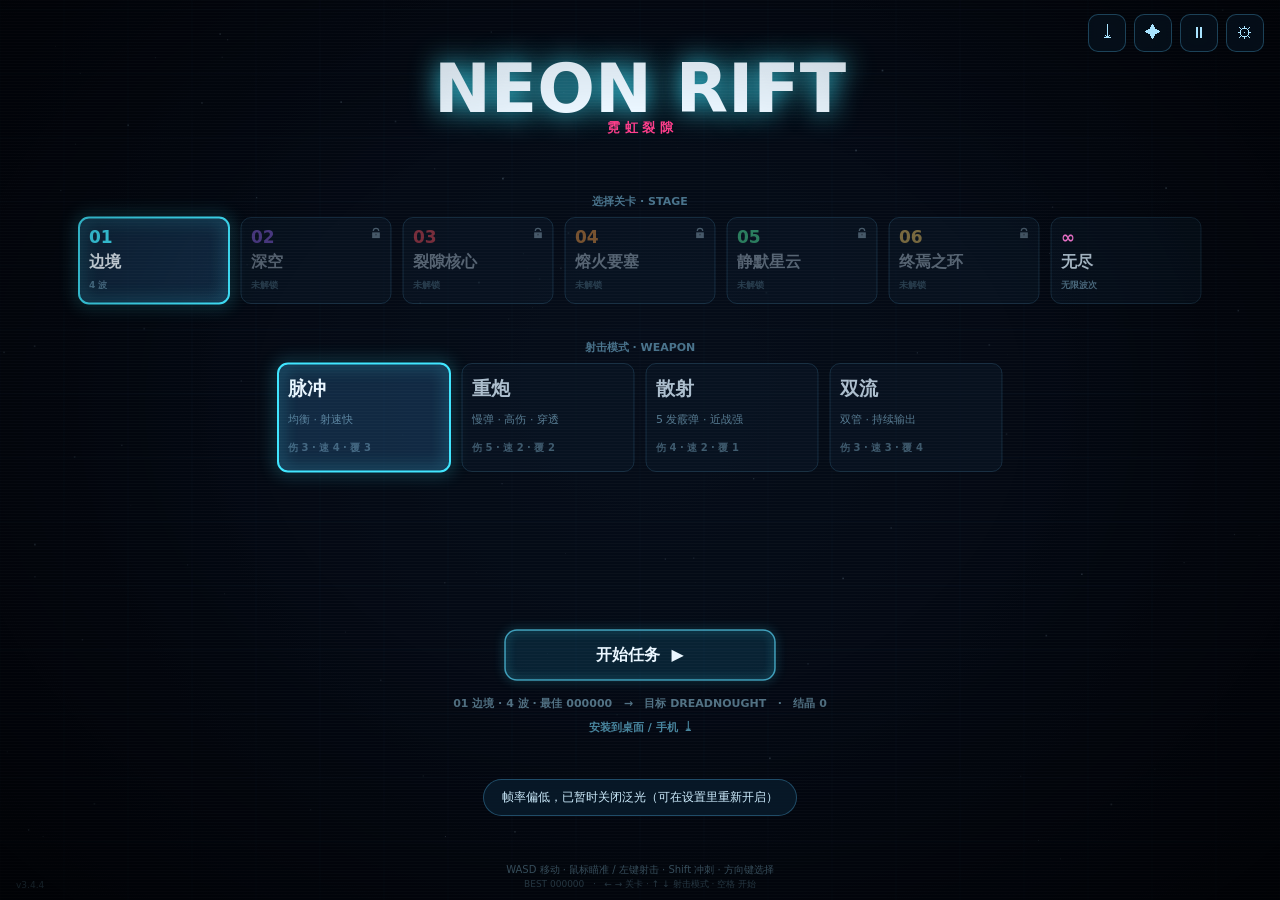
==== commit f3d4a218: "merge: 合并版本号更新" ====
--- a/index.html
+++ b/index.html
@@ -185,13 +185,13 @@
 <script>(function () {
 'use strict';
 /* ---- 00-config.js ---- */
-/* =========================================================
+﻿/* =========================================================
    NEON RIFT · 霓虹裂隙
    00 — config: constants, palettes, persistent settings
    ========================================================= */
 
 var TAU = Math.PI * 2;
-var APP_VERSION = 'v3.4.2';
+var APP_VERSION = 'v3.4.4';
 var SIM_HZ = 120;
 var STEP = 1 / SIM_HZ;
 var MAX_STEPS = 8;
@@ -409,6 +409,7 @@
 }
 
 applySimRate();
+
 
 /* ---- 05-canvas.js ---- */
 /* =========================================================
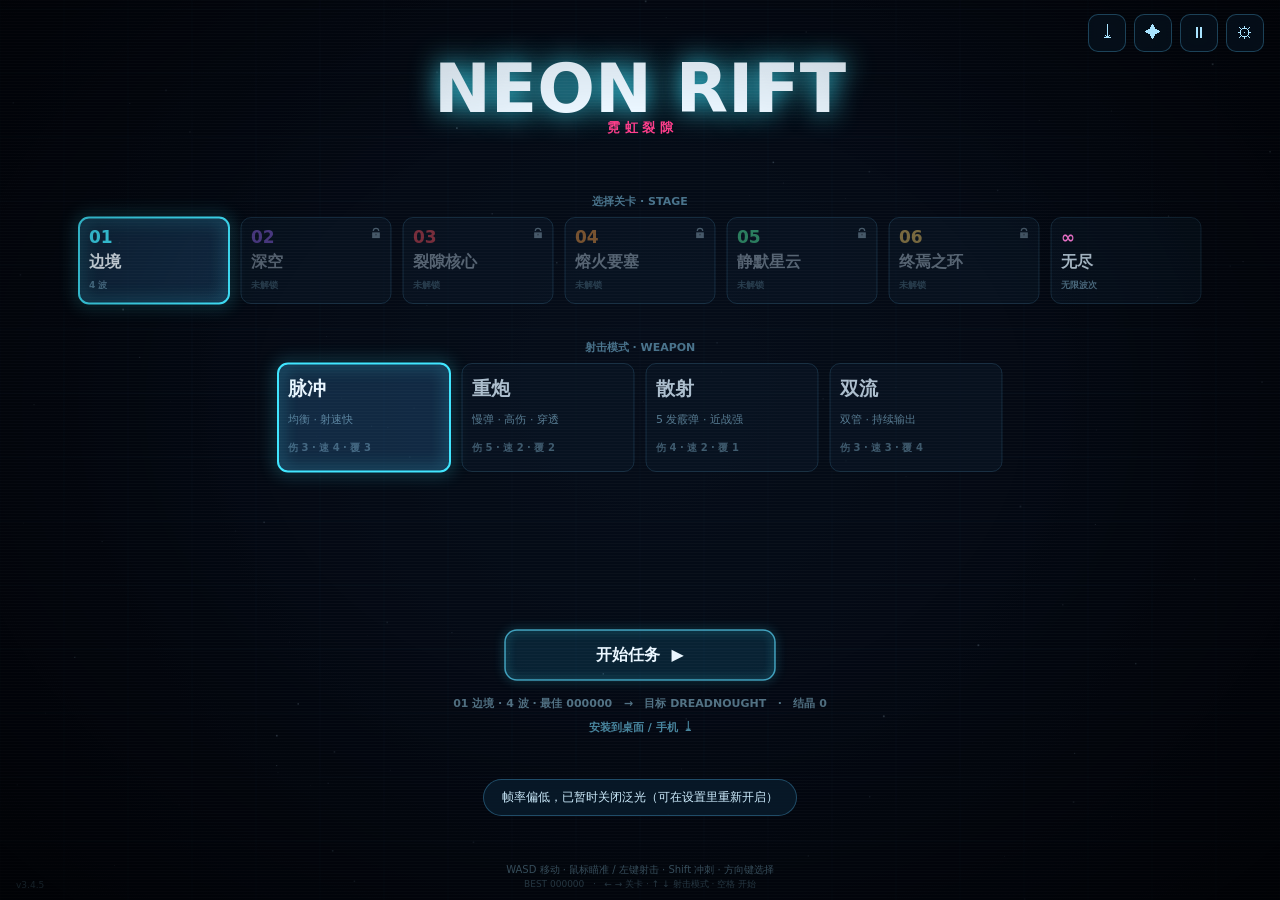
==== commit 74768684: "merge: 合并更新重载修复" ====
--- a/index.html
+++ b/index.html
@@ -191,7 +191,7 @@
    ========================================================= */
 
 var TAU = Math.PI * 2;
-var APP_VERSION = 'v3.4.4';
+var APP_VERSION = 'v3.4.5';
 var SIM_HZ = 120;
 var STEP = 1 / SIM_HZ;
 var MAX_STEPS = 8;
@@ -409,6 +409,7 @@
 }
 
 applySimRate();
+
 
 
 /* ---- 05-canvas.js ---- */
@@ -2916,7 +2917,15 @@
           }));
         }
         Promise.all(jobs).then(function () {
-          setTimeout(function () { location.reload(); }, 500);
+          setTimeout(function () {
+            try {
+              var u = new URL(location.href);
+              u.searchParams.set('v', String(Date.now()));
+              location.replace(u.toString());
+            } catch (e) {
+              location.reload();
+            }
+          }, 500);
         });
       } else {
         if (typeof navigator !== 'undefined' && navigator.serviceWorker) {
